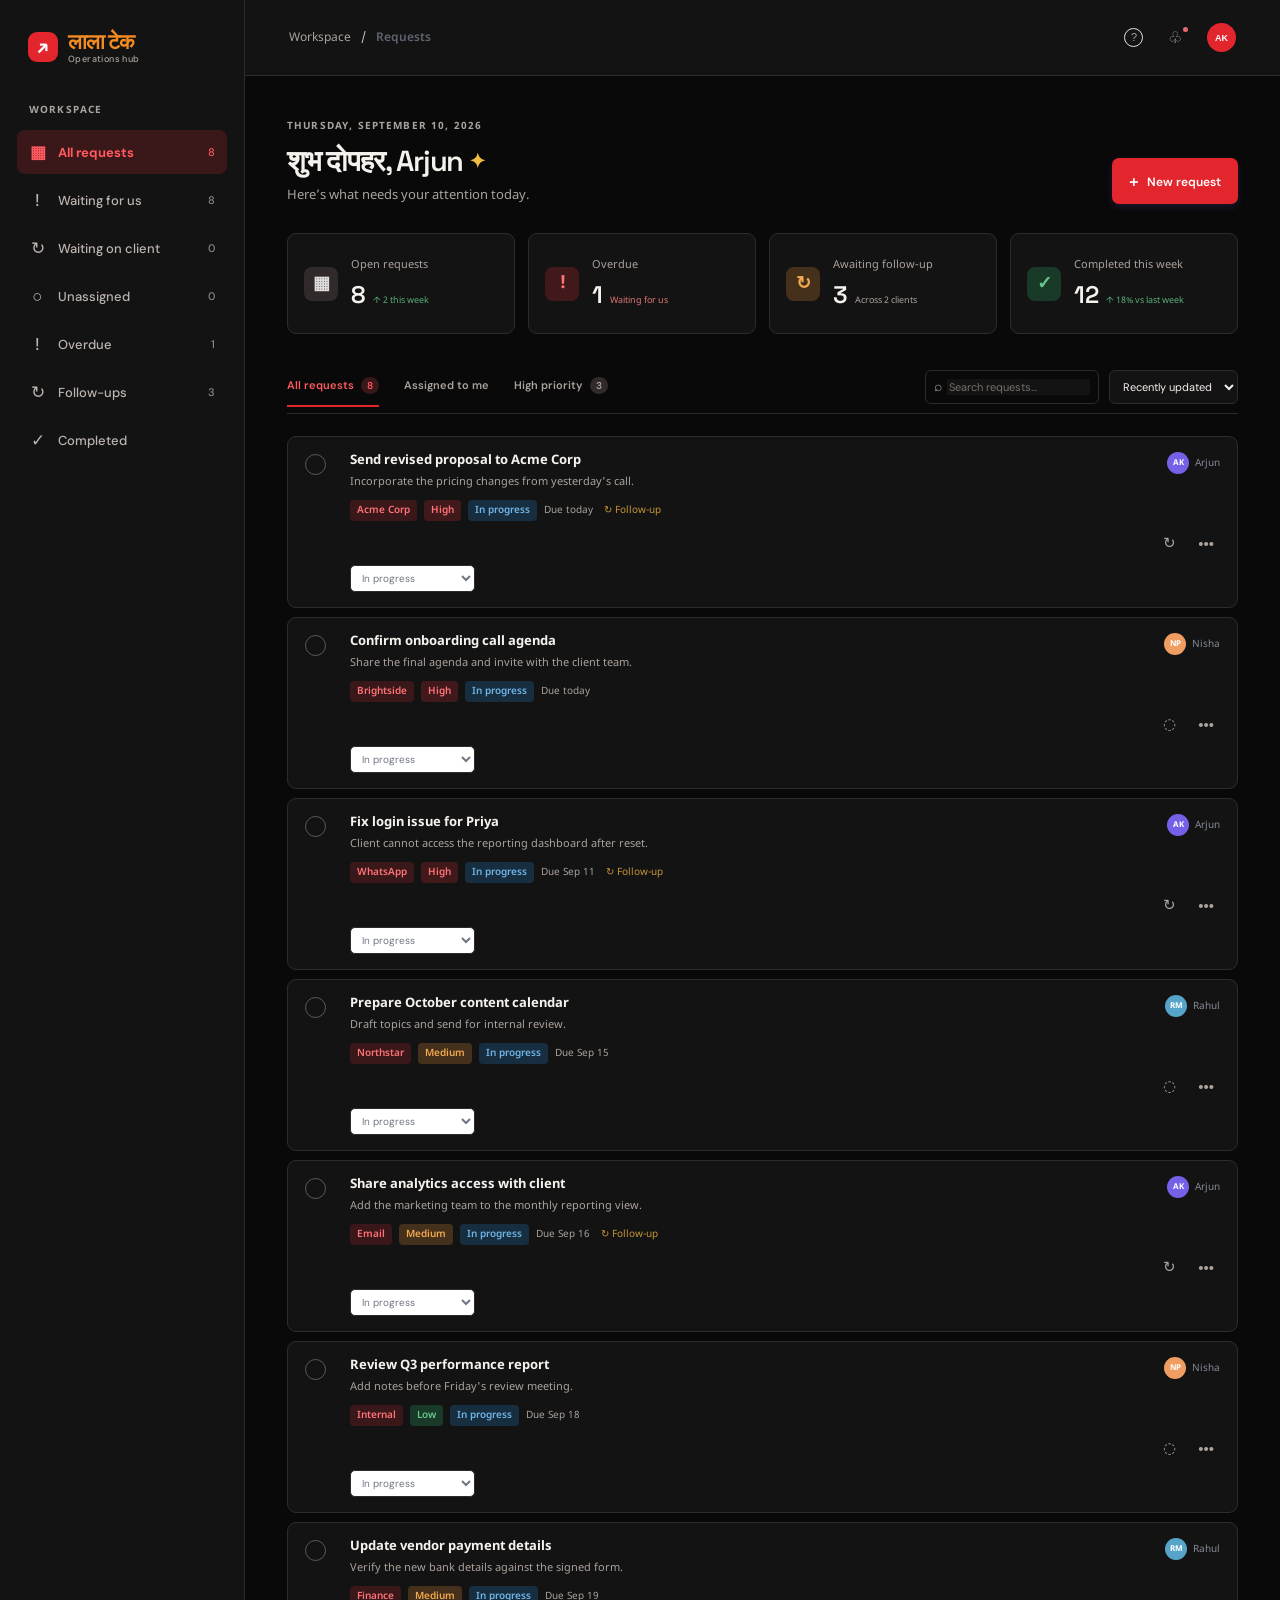
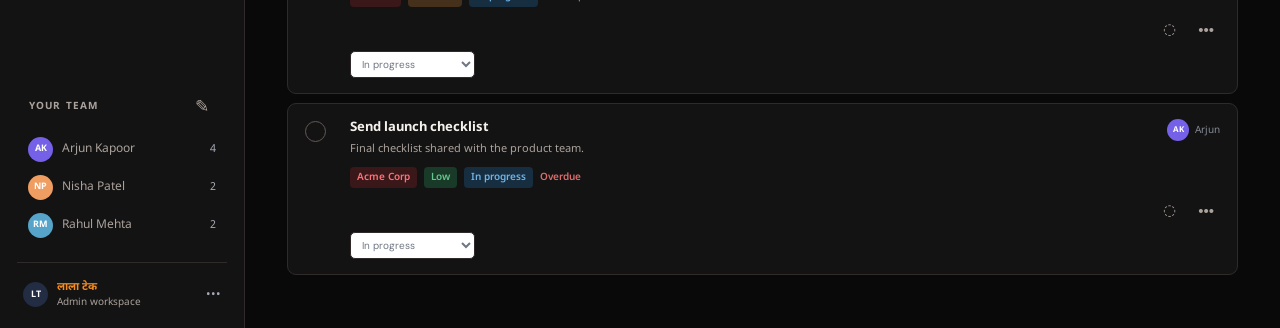
==== index.html @ 18634248 "Move website files to repository root Place the GitHub Pages entry point and its assets at the repos" ====
<!DOCTYPE html>
<html lang="en">
<head>
    <meta charset="UTF-8">
    <meta name="viewport" content="width=device-width, initial-scale=1.0">
    <title>लाला टेक | Operations hub</title>
    <link rel="preconnect" href="https://fonts.googleapis.com">
    <link rel="preconnect" href="https://fonts.gstatic.com" crossorigin>
    <link href="https://fonts.googleapis.com/css2?family=DM+Sans:wght@400;500;600;700&family=Noto+Sans+Devanagari:wght@400;500;600;700&family=Space+Grotesk:wght@500;600;700&display=swap" rel="stylesheet">
    <link rel="stylesheet" href="style.css">
</head>
<body>
    <div class="app-shell">
        <aside class="sidebar">
            <div class="brand">
                <div class="brand-mark">↗</div>
                <div><strong>लाला टेक</strong><span>Operations hub</span></div>
            </div>
            <div class="workspace-label">WORKSPACE</div>
            <nav class="main-nav" aria-label="Main navigation">
                <button class="nav-item active" data-view="inbox"><span>▦</span> All requests <b id="navCount">8</b></button>
                <button class="nav-item" data-view="waiting-us"><span>!</span> Waiting for us <b id="waitingUsCount">0</b></button>
                <button class="nav-item" data-view="waiting-client"><span>↻</span> Waiting on client <b id="waitingClientCount">0</b></button>
                <button class="nav-item" data-view="unassigned"><span>○</span> Unassigned <b id="unassignedCount">0</b></button>
                <button class="nav-item" data-view="overdue"><span>!</span> Overdue <b id="overdueCount">0</b></button>
                <button class="nav-item" data-view="followups"><span>↻</span> Follow-ups <b id="followupCount">3</b></button>
                <button class="nav-item" data-view="done"><span>✓</span> Completed</button>
            </nav>
            <div class="sidebar-bottom">
                <div class="team-title">YOUR TEAM <button class="icon-button" id="editTeamButton" title="Edit team names">✎</button></div>
                <div id="teamMembers"></div>
                <div class="profile"><i class="avatar dark">LT</i><span><strong class="brand-orange">लाला टेक</strong><small>Admin workspace</small></span><span class="more">•••</span></div>
            </div>
        </aside>

        <main class="main-content">
            <header class="topbar">
                <div class="breadcrumbs"><span>Workspace</span><b>/</b><strong>Requests</strong></div>
                <div class="top-actions">
                    <button class="help-button" title="Help">?</button>
                    <button class="notification-button" title="Notifications">♧<i></i></button>
                    <button class="user-avatar" id="userAvatar">AK</button>
                </div>
            </header>

            <section class="content">
                <div class="page-heading">
                    <div>
                        <p class="eyebrow">THURSDAY, SEPTEMBER 10, 2026</p>
                        <h1 id="pageTitle">शुभ दोपहर, Arjun <span>✦</span></h1>
                        <p class="subheading">Here’s what needs your attention today.</p>
                    </div>
                    <button class="primary-button" id="openFormButton"><span>+</span> New request</button>
                </div>

                <div class="stats-grid">
                    <article class="stat-card"><div class="stat-icon ink">▦</div><div><span>Open requests</span><strong id="openStat">8</strong><small class="positive">↑ 2 this week</small></div></article>
                    <article class="stat-card"><div class="stat-icon red">!</div><div><span>Overdue</span><strong id="dueStat">2</strong><small class="negative">Waiting for us</small></div></article>
                    <article class="stat-card"><div class="stat-icon yellow">↻</div><div><span>Awaiting follow-up</span><strong id="followStat">3</strong><small>Across 2 clients</small></div></article>
                    <article class="stat-card"><div class="stat-icon green">✓</div><div><span>Completed this week</span><strong id="completedStat">12</strong><small class="positive">↑ 18% vs last week</small></div></article>
                </div>

                <div class="toolbar">
                    <div class="view-tabs"><button class="tab active" data-filter="all">All requests <span id="allCount">8</span></button><button class="tab" data-filter="mine">Assigned to me</button><button class="tab" data-filter="high">High priority <span id="highCount">3</span></button></div>
                    <div class="toolbar-actions"><label class="search"><span>⌕</span><input id="searchInput" type="search" placeholder="Search requests..."></label><select id="sortSelect" aria-label="Sort requests"><option value="updated">Recently updated</option><option value="due">Due date</option><option value="priority">Priority</option></select></div>
                </div>

                <div class="request-list" id="requestList"></div>
                <div class="empty-state hidden" id="emptyState"><div>⌕</div><h3>No requests found</h3><p>Try a different filter or add a new request.</p></div>
            </section>
        </main>
    </div>

    <div class="modal-backdrop hidden" id="modalBackdrop">
        <form class="request-modal" id="requestForm">
            <button type="button" class="close-button" id="closeFormButton" aria-label="Close">×</button>
            <p class="eyebrow">ADD TO WORKSPACE</p><h2>Create a request</h2><p class="modal-subtitle">Capture it once, keep everyone aligned.</p>
            <label>Request title <input name="title" required placeholder="e.g. Send revised proposal to Acme"></label>
            <label>Details <textarea name="details" required placeholder="Add useful context, links, or next steps"></textarea></label>
            <div class="form-row"><label>Client / source <input name="client" required placeholder="Client or channel"></label><label>Due date <input name="due" type="date" required></label></div>
            <div class="form-row"><label>Assignee <select name="assignee"></select></label><label>Priority <select name="priority"><option value="high">High</option><option value="medium" selected>Medium</option><option value="low">Low</option></select></label></div>
            <label>Starting status <select name="status"><option value="needs_clarification" selected>Needs clarification</option><option value="ready_to_assign">Ready to assign</option><option value="in_progress">In progress</option><option value="waiting_client">Waiting on client</option></select></label>
            <button class="primary-button full" type="submit">Create request <span>→</span></button>
        </form>
    </div>
    <div class="modal-backdrop hidden" id="teamModalBackdrop">
        <form class="request-modal team-modal" id="teamForm">
            <button type="button" class="close-button" id="closeTeamButton" aria-label="Close">×</button>
            <p class="eyebrow">WORKSPACE SETTINGS</p><h2>Edit team names</h2><p class="modal-subtitle">These names will appear in the team list and assignee options.</p>
            <label>Team member 1 <input name="member1" required></label>
            <label>Team member 2 <input name="member2" required></label>
            <label>Team member 3 <input name="member3" required></label>
            <button class="primary-button full" type="submit">Save team names <span>✓</span></button>
        </form>
    </div>
    <script src="script.js"></script>
</body>
</html>
---- style.css ----
:root{--ink:#19202c;--muted:#89909e;--line:#e9ebef;--purple:#6d54e8;--soft-purple:#f0edff;--bg:#f8f9fb}
*{box-sizing:border-box}body{margin:0;color:var(--ink);background:var(--bg);font-family:"DM Sans",sans-serif;font-size:14px}.app-shell{display:flex;min-height:100vh}.sidebar{width:245px;background:#fff;border-right:1px solid var(--line);padding:28px 17px 19px;display:flex;flex-direction:column}.brand{display:flex;align-items:center;gap:10px;padding:0 11px 39px;font-family:"Space Grotesk"}.brand-mark{width:30px;height:30px;border-radius:9px;background:var(--purple);color:#fff;display:grid;place-items:center;font-size:19px;font-weight:bold}.brand strong{font-size:21px;letter-spacing:-1px;display:block}.brand span{display:block;font:500 9px "DM Sans";color:#999;letter-spacing:.4px;margin-top:-2px}.workspace-label,.team-title,.eyebrow{font-size:10px;font-weight:700;letter-spacing:1.15px;color:#a2a7b1}.workspace-label{padding:0 12px 13px}.main-nav{display:grid;gap:4px}.nav-item{border:0;background:transparent;text-align:left;border-radius:8px;padding:11px 12px;color:#78808e;font:500 13px "DM Sans";cursor:pointer;display:flex;align-items:center;gap:12px}.nav-item span{font-size:17px;width:17px;text-align:center}.nav-item b{margin-left:auto;font-size:11px;font-weight:500;color:#a6abb3}.nav-item.active{background:var(--soft-purple);color:var(--purple);font-weight:700}.nav-item.active b{color:var(--purple)}.sidebar-bottom{margin-top:auto}.team-title{display:flex;align-items:center;padding:0 12px 12px}.icon-button{border:0;background:transparent;color:#9da3ad;font-size:17px;margin-left:auto;cursor:pointer}.teammate{height:38px;display:flex;align-items:center;padding:3px 11px;gap:9px;color:#555d6a;font-size:12px}.teammate em{font-style:normal;margin-left:auto;color:#a2a7b1;font-size:11px}.avatar,.user-avatar{font-style:normal;width:25px;height:25px;border-radius:50%;display:inline-grid;place-items:center;color:#fff;font-size:9px;font-weight:bold}.purple{background:#7561e8}.orange{background:#ef9d61}.blue{background:#56a4c9}.dark{background:#222c42}.profile{border-top:1px solid var(--line);margin-top:18px;padding:17px 6px 0;display:flex;align-items:center;gap:9px}.profile strong,.profile small{display:block}.profile strong{font-size:11px}.profile small{font-size:10px;color:#a0a5af;margin-top:2px}.more{margin-left:auto;color:#a4a9b2;font-size:12px}.main-content{flex:1;min-width:0}.topbar{height:76px;background:#fff;border-bottom:1px solid var(--line);padding:0 44px;display:flex;align-items:center;justify-content:space-between}.breadcrumbs{color:#9da3af;font-size:12px}.breadcrumbs b{font-weight:400;margin:0 10px;color:#c8cbd0}.breadcrumbs strong{color:#5e6571;font-weight:600}.top-actions{display:flex;align-items:center;gap:19px}.help-button,.notification-button{border:0;background:transparent;color:#8a909a;font-size:16px;cursor:pointer}.help-button{border:1px solid #dfe2e7;border-radius:50%;width:19px;height:19px;line-height:15px;font-size:11px}.notification-button{position:relative}.notification-button i{position:absolute;width:5px;height:5px;border-radius:50%;background:#e66a6a;top:0;right:0}.user-avatar{border:0;background:#7561e8;width:29px;height:29px;cursor:pointer}.content{max-width:1160px;margin:0 auto;padding:44px 42px}.page-heading{display:flex;justify-content:space-between;align-items:flex-end;margin-bottom:29px}.eyebrow{margin:0 0 9px}.page-heading h1{font:600 29px "Space Grotesk";letter-spacing:-1.2px;margin:0}.page-heading h1 span{color:#f0bd43;font-size:20px;vertical-align:3px}.subheading{color:#9298a3;margin:8px 0 0;font-size:13px}.primary-button{border:0;border-radius:7px;background:var(--purple);color:#fff;padding:12px 17px;font:600 12px "DM Sans";box-shadow:0 3px 8px #6d54e82b;cursor:pointer}.primary-button:hover{background:#5941d2}.primary-button span{font-size:17px;vertical-align:-1px;margin-right:5px}.stats-grid{display:grid;grid-template-columns:repeat(4,1fr);gap:13px;margin-bottom:36px}.stat-card{background:#fff;border:1px solid var(--line);border-radius:9px;padding:17px 16px;display:flex;align-items:center;gap:13px;min-height:101px}.stat-icon{width:34px;height:34px;border-radius:8px;display:grid;place-items:center;font-size:18px;font-weight:bold}.stat-icon.ink{background:#edf0f5;color:#5b6471}.stat-icon.red{background:#fff0f0;color:#e27676}.stat-icon.yellow{background:#fff8e8;color:#e4ae40}.stat-icon.green{background:#ecf9f1;color:#55ae7b}.stat-card span{display:block;color:#9298a3;font-size:11px;margin-bottom:7px}.stat-card strong{font:600 24px "Space Grotesk";display:inline-block;margin-right:7px}.stat-card small{font-size:9px;color:#a2a6ae}.stat-card small.positive{color:#55ae7b}.stat-card small.negative{color:#dc7777}.toolbar{display:flex;align-items:center;justify-content:space-between;border-bottom:1px solid var(--line);padding-bottom:0}.view-tabs{display:flex;gap:25px}.tab{position:relative;border:0;background:transparent;padding:0 0 14px;color:#969ca7;font:600 11px "DM Sans";cursor:pointer}.tab span{font-size:10px;background:#eceef2;border-radius:10px;padding:2px 6px;margin-left:4px}.tab.active{color:var(--purple)}.tab.active:after{content:"";height:2px;background:var(--purple);position:absolute;bottom:-1px;left:0;right:0}.tab.active span{background:var(--soft-purple);color:var(--purple)}.toolbar-actions{display:flex;gap:10px;margin-bottom:9px}.search{width:174px;border:1px solid var(--line);border-radius:6px;display:flex;align-items:center;padding:0 8px;gap:5px;color:#a6abb3}.search input{border:0;outline:0;width:100%;font:11px "DM Sans"}.toolbar select{border:1px solid var(--line);border-radius:6px;background:#fff;color:#707783;padding:8px 9px;font:11px "DM Sans"}.request-list{padding-top:13px}.request-card{background:#fff;border:1px solid var(--line);border-radius:9px;margin:9px 0;padding:15px 17px;display:grid;grid-template-columns:33px 1fr auto;gap:12px;align-items:start;transition:.15s}.request-card:hover{border-color:#d2ccfa;box-shadow:0 5px 15px #6d54e80c}.request-check{width:21px;height:21px;border-radius:50%;border:1px solid #c9ced6;background:white;color:white;cursor:pointer;margin-top:2px}.request-check:hover{border-color:var(--purple)}.request-card.is-done .request-check{background:#60b988;border-color:#60b988}.request-card.is-done .request-title{text-decoration:line-through;color:#9298a3}.request-main{min-width:0}.request-title{font-size:13px;font-weight:700;margin:0 0 6px}.request-details{font-size:11px;color:#858c98;margin:0 0 11px;white-space:nowrap;overflow:hidden;text-overflow:ellipsis}.meta{display:flex;align-items:center;gap:7px;flex-wrap:wrap}.tag{font-size:10px;padding:4px 7px;border-radius:4px;font-weight:600}.tag.client{background:#f1efff;color:#705be1}.tag.high{background:#fff0f0;color:#dc7777}.tag.medium{background:#fff8e9;color:#c28f31}.tag.low{background:#eff8f2;color:#58a479}.meta-date{font-size:10px;color:#969ca6}.meta-date.overdue{color:#db6c6c;font-weight:600}.assignee{display:flex;align-items:center;gap:6px;color:#848a95;font-size:10px;justify-content:flex-end}.assignee .avatar{width:22px;height:22px;font-size:8px}.card-menu{grid-column:3;display:flex;justify-content:flex-end;gap:10px;align-items:center}.card-menu button{border:0;background:transparent;color:#a9aeb6;cursor:pointer;font-size:15px}.followup-label{color:#c59435;font-size:10px;margin-left:4px}.empty-state{text-align:center;padding:65px 20px;color:#8e95a1}.empty-state div{font-size:32px}.empty-state h3{color:#4e5561;margin:8px 0}.empty-state p{margin:0}.hidden{display:none!important}.modal-backdrop{position:fixed;inset:0;background:#1b203055;display:grid;place-items:center;padding:20px;z-index:5}.request-modal{position:relative;background:#fff;width:min(530px,100%);border-radius:12px;padding:30px;box-shadow:0 20px 60px #20283c35}.close-button{position:absolute;right:20px;top:17px;border:0;background:transparent;color:#a1a6af;font-size:23px;cursor:pointer}.request-modal h2{font:600 24px "Space Grotesk";margin:0 0 5px}.modal-subtitle{color:#9298a3;font-size:12px;margin:0 0 24px}.request-modal label{display:block;color:#5b6370;font-size:11px;font-weight:600;margin-bottom:15px}.request-modal input,.request-modal textarea,.request-modal select{display:block;width:100%;border:1px solid #dfe2e7;border-radius:6px;padding:10px;margin-top:7px;font:12px "DM Sans";color:#4d5561;background:#fff;outline-color:var(--purple)}.request-modal textarea{height:72px;resize:vertical}.form-row{display:grid;grid-template-columns:1fr 1fr;gap:13px}.full{width:100%;margin-top:7px}.full span{float:right;margin:0;font-size:15px}
.status-pill{font-size:10px;padding:4px 7px;border-radius:4px;font-weight:600;background:#f1efff;color:#705be1}.status-needs_clarification{background:#fff4e7;color:#c48734}.status-ready_to_assign{background:#f1efff;color:#705be1}.status-in_progress{background:#edf5ff;color:#4f83b8}.status-waiting_client{background:#fff8e8;color:#bd8d32}.status-done{background:#ecf9f1;color:#58a479}.unassigned-label{font-size:10px;color:#c47d50;font-weight:600}.status-select{grid-column:2;justify-self:start;border:1px solid var(--line);border-radius:5px;background:#fff;color:#707783;padding:5px 7px;font:10px "DM Sans";cursor:pointer}
@media(max-width:850px){.sidebar{width:205px}.content{padding:35px 22px}.topbar{padding:0 22px}.stats-grid{grid-template-columns:repeat(2,1fr)}}@media(max-width:620px){.sidebar{display:none}.content{padding:28px 16px}.page-heading{align-items:flex-start;gap:18px;flex-direction:column}.page-heading h1{font-size:25px}.toolbar{align-items:flex-start;gap:13px;flex-direction:column}.toolbar-actions{width:100%}.search{flex:1}.stats-grid{gap:8px}.stat-card{padding:13px 10px}.stat-card strong{font-size:20px}.request-card{grid-template-columns:28px 1fr}.card-menu{grid-column:2;justify-content:flex-start;margin-top:-7px}.assignee{grid-column:2;grid-row:1;justify-content:flex-end}.status-select{grid-column:2}.form-row{grid-template-columns:1fr}}

/* Lala Tech visual theme */
:root{--ink:#f5f1ed;--muted:#aaa29c;--line:#302b2a;--purple:#e3262e;--soft-purple:#3a1719;--bg:#090909}
body{background:#090909;color:#f5f1ed;font-family:"Noto Sans Devanagari","DM Sans",sans-serif}
.sidebar,.topbar,.stat-card,.request-card,.request-modal,.toolbar select,.search input,.request-modal input,.request-modal textarea,.request-modal select{background:#141313;color:#f5f1ed}
.sidebar,.topbar,.stat-card,.request-card,.search,.toolbar select,.request-modal input,.request-modal textarea,.request-modal select{border-color:#302b2a}
.brand strong,.brand-orange{color:#f28b22}.brand span,.workspace-label,.team-title,.eyebrow,.breadcrumbs,.subheading,.stat-card span,.stat-card small,.meta-date,.request-details,.teammate,.profile small{color:#aaa29c}.brand-mark,.primary-button,.user-avatar{background:#e3262e}.primary-button:hover{background:#b91c24}.nav-item{color:#bcb4af}.nav-item.active{background:#3a1719;color:#ff5a5f}.nav-item.active b{color:#ff5a5f}.nav-item b{color:#8f8782}.tab{color:#aaa29c}.tab.active{color:#ff5a5f}.tab.active:after{background:#e3262e}.tab span{background:#302b2a}.tab.active span{background:#3a1719;color:#ff5a5f}.stat-icon.ink{background:#302b2a;color:#ddd}.stat-icon.red{background:#41191b;color:#ff7378}.stat-icon.yellow{background:#44301b;color:#f2a84f}.stat-icon.green{background:#193a28;color:#65c68b}.tag.client,.status-ready_to_assign,.status-needs_clarification{background:#3a1719;color:#ff7378}.tag.high{background:#41191b;color:#ff7378}.tag.medium{background:#44301b;color:#f2a84f}.tag.low,.status-done{background:#193a28;color:#65c68b}.status-in_progress{background:#172d40;color:#70b4e5}.status-waiting_client{background:#44301b;color:#f2a84f}.request-card:hover{border-color:#a51f25;box-shadow:0 5px 15px #e3262e18}.request-check{background:#141313;border-color:#625957}.request-card.is-done .request-check{background:#3d9d68;border-color:#3d9d68}.close-button,.help-button,.notification-button,.icon-button,.card-menu button{color:#aaa29c}.empty-state h3{color:#f5f1ed}.modal-backdrop{background:#000b}.request-modal{box-shadow:0 20px 60px #000}.profile{border-color:#302b2a}.request-modal label{color:#d3cbc5}.search input::placeholder,.request-modal input::placeholder,.request-modal textarea::placeholder{color:#77706c}
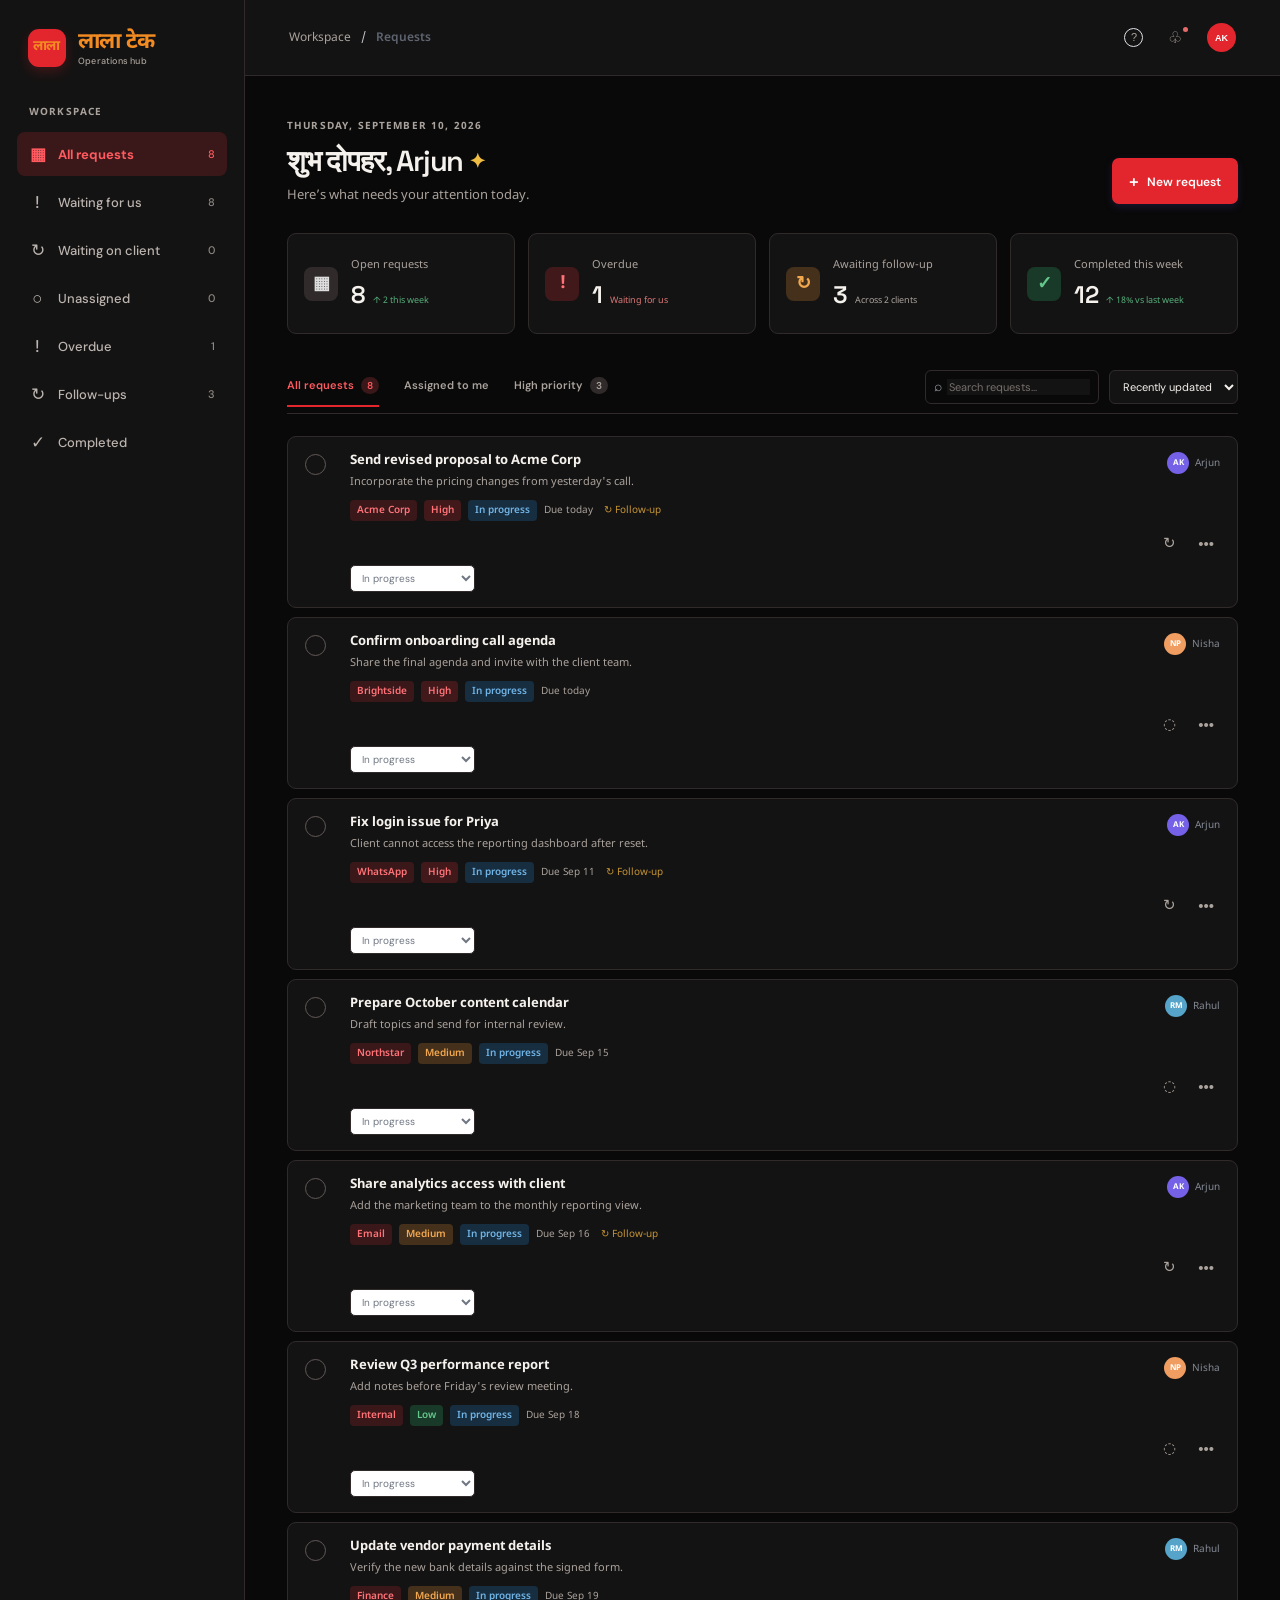
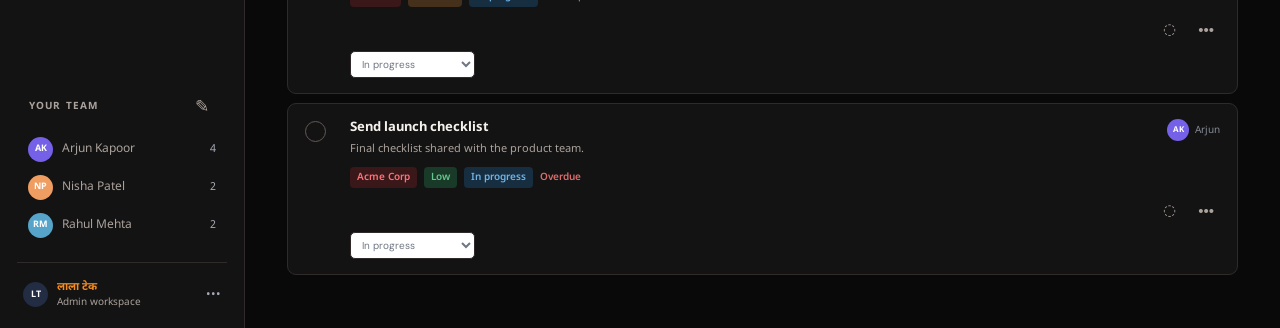
==== commit 5697a997: "Refine Lala Tech logo branding Replace the default mark with a pure red logo featuring the full Hind" ====
--- a/index.html
+++ b/index.html
@@ -13,7 +13,10 @@
     <div class="app-shell">
         <aside class="sidebar">
             <div class="brand">
-                <div class="brand-mark">↗</div>
+                <div class="brand-mark" aria-label="Lala Tech logo">
+                    <span class="logo-l">लाला</span>
+                    <i class="logo-spark"></i>
+                </div>
                 <div><strong>लाला टेक</strong><span>Operations hub</span></div>
             </div>
             <div class="workspace-label">WORKSPACE</div>
--- a/style.css
+++ b/style.css
@@ -9,3 +9,16 @@
 .sidebar,.topbar,.stat-card,.request-card,.request-modal,.toolbar select,.search input,.request-modal input,.request-modal textarea,.request-modal select{background:#141313;color:#f5f1ed}
 .sidebar,.topbar,.stat-card,.request-card,.search,.toolbar select,.request-modal input,.request-modal textarea,.request-modal select{border-color:#302b2a}
 .brand strong,.brand-orange{color:#f28b22}.brand span,.workspace-label,.team-title,.eyebrow,.breadcrumbs,.subheading,.stat-card span,.stat-card small,.meta-date,.request-details,.teammate,.profile small{color:#aaa29c}.brand-mark,.primary-button,.user-avatar{background:#e3262e}.primary-button:hover{background:#b91c24}.nav-item{color:#bcb4af}.nav-item.active{background:#3a1719;color:#ff5a5f}.nav-item.active b{color:#ff5a5f}.nav-item b{color:#8f8782}.tab{color:#aaa29c}.tab.active{color:#ff5a5f}.tab.active:after{background:#e3262e}.tab span{background:#302b2a}.tab.active span{background:#3a1719;color:#ff5a5f}.stat-icon.ink{background:#302b2a;color:#ddd}.stat-icon.red{background:#41191b;color:#ff7378}.stat-icon.yellow{background:#44301b;color:#f2a84f}.stat-icon.green{background:#193a28;color:#65c68b}.tag.client,.status-ready_to_assign,.status-needs_clarification{background:#3a1719;color:#ff7378}.tag.high{background:#41191b;color:#ff7378}.tag.medium{background:#44301b;color:#f2a84f}.tag.low,.status-done{background:#193a28;color:#65c68b}.status-in_progress{background:#172d40;color:#70b4e5}.status-waiting_client{background:#44301b;color:#f2a84f}.request-card:hover{border-color:#a51f25;box-shadow:0 5px 15px #e3262e18}.request-check{background:#141313;border-color:#625957}.request-card.is-done .request-check{background:#3d9d68;border-color:#3d9d68}.close-button,.help-button,.notification-button,.icon-button,.card-menu button{color:#aaa29c}.empty-state h3{color:#f5f1ed}.modal-backdrop{background:#000b}.request-modal{box-shadow:0 20px 60px #000}.profile{border-color:#302b2a}.request-modal label{color:#d3cbc5}.search input::placeholder,.request-modal input::placeholder,.request-modal textarea::placeholder{color:#77706c}
+
+/* Refined Lala Tech monogram */
+.brand{gap:12px}
+.brand-mark{position:relative;width:38px;height:38px;flex:0 0 38px;border-radius:11px;background:#e3262e;box-shadow:0 5px 12px #e3262e35;display:block;overflow:hidden}
+.brand-mark:before,.brand-mark:after{display:none}
+.logo-l,.logo-t{position:absolute;color:#f28b22;font:700 16px "Space Grotesk",sans-serif;line-height:1;transform:none}
+.logo-l{left:9px;top:13px}
+.logo-t{left:19px;top:13px;color:#f28b22}
+.logo-spark{display:none}
+.brand strong{color:#f28b22;font-family:"Noto Sans Devanagari","DM Sans",sans-serif;font-weight:700;letter-spacing:0}
+.brand-mark .logo-l{left:5px;top:10px;color:#f28b22;font:700 14px "Noto Sans Devanagari",sans-serif;letter-spacing:-1.5px}
+.brand strong{font-size:22px;letter-spacing:-.7px}
+.brand span{letter-spacing:.2px}
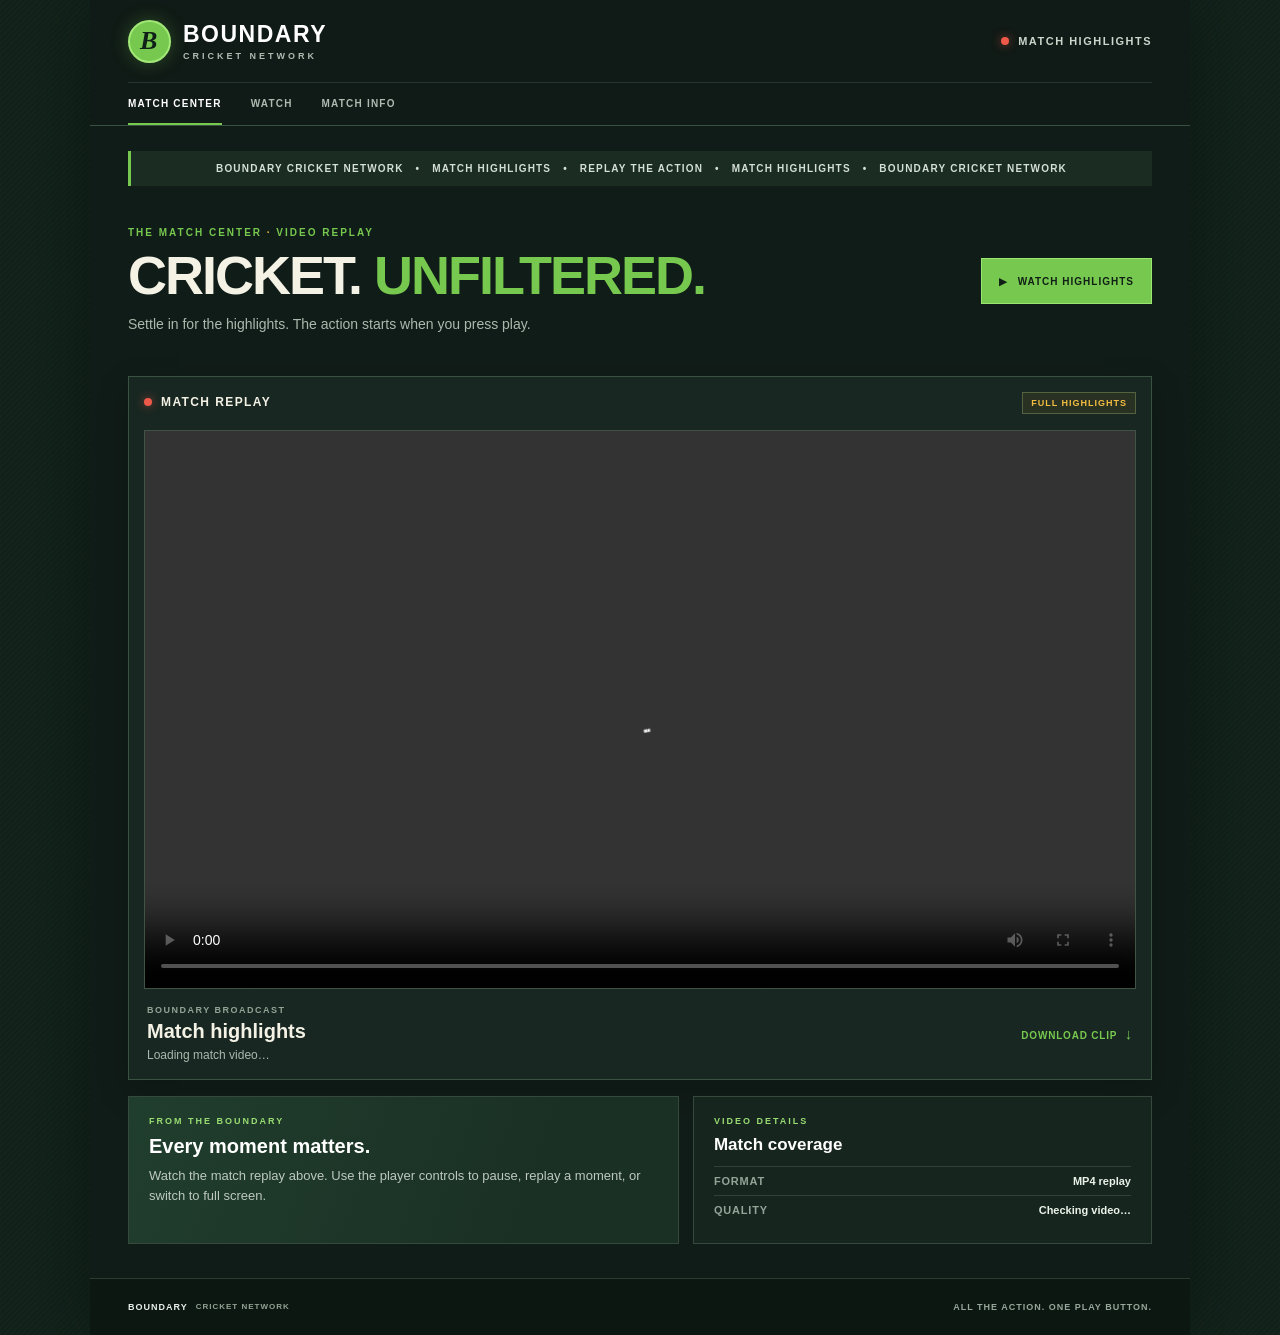
==== commit 83da2d46: "Create cricket match video website Replace the old request dashboard with a responsive cricket match" ====
--- a/index.html
+++ b/index.html
@@ -3,98 +3,82 @@
 <head>
     <meta charset="UTF-8">
     <meta name="viewport" content="width=device-width, initial-scale=1.0">
-    <title>लाला टेक | Operations hub</title>
-    <link rel="preconnect" href="https://fonts.googleapis.com">
-    <link rel="preconnect" href="https://fonts.gstatic.com" crossorigin>
-    <link href="https://fonts.googleapis.com/css2?family=DM+Sans:wght@400;500;600;700&family=Noto+Sans+Devanagari:wght@400;500;600;700&family=Space+Grotesk:wght@500;600;700&display=swap" rel="stylesheet">
+    <meta name="theme-color" content="#10251f">
+    <meta name="description" content="Cricket match highlights and replay.">
+    <title>Boundary — Cricket Match Center</title>
     <link rel="stylesheet" href="style.css">
 </head>
 <body>
-    <div class="app-shell">
-        <aside class="sidebar">
-            <div class="brand">
-                <div class="brand-mark" aria-label="Lala Tech logo">
-                    <span class="logo-l">लाला</span>
-                    <i class="logo-spark"></i>
+    <div class="page-shell">
+        <header class="site-header">
+            <div class="header-top">
+                <a class="site-logo" href="#top" aria-label="Boundary cricket home">
+                    <span class="logo-icon" aria-hidden="true">B</span>
+                    <span>BOUNDARY<span class="logo-subtitle">CRICKET NETWORK</span></span>
+                </a>
+                <span class="broadcast-label"><i aria-hidden="true"></i> MATCH HIGHLIGHTS</span>
+            </div>
+            <nav class="site-nav" aria-label="Main navigation">
+                <a href="#top" aria-current="page">MATCH CENTER</a>
+                <a href="#watch">WATCH</a>
+                <a href="#match-info">MATCH INFO</a>
+            </nav>
+        </header>
+
+        <main id="top">
+            <div class="ticker" aria-label="Match coverage">
+                <span>BOUNDARY CRICKET NETWORK &nbsp; • &nbsp; MATCH HIGHLIGHTS &nbsp; • &nbsp; REPLAY THE ACTION &nbsp; • &nbsp; MATCH HIGHLIGHTS &nbsp; • &nbsp; BOUNDARY CRICKET NETWORK</span>
+            </div>
+
+            <section class="intro" aria-labelledby="page-title">
+                <div class="intro-copy">
+                    <p class="eyebrow">THE MATCH CENTER <span>·</span> VIDEO REPLAY</p>
+                    <h1 id="page-title">Cricket. <span>Unfiltered.</span></h1>
+                    <p>Settle in for the highlights. The action starts when you press play.</p>
                 </div>
-                <div><strong>लाला टेक</strong><span>Operations hub</span></div>
+                <a class="watch-button" href="#watch"><span aria-hidden="true">▶</span> WATCH HIGHLIGHTS</a>
+            </section>
+
+            <section class="video-section" id="watch" aria-labelledby="video-heading">
+                <div class="section-heading">
+                    <h2 id="video-heading"><span class="live-dot" aria-hidden="true"></span> MATCH REPLAY</h2>
+                    <span class="format-badge">FULL HIGHLIGHTS</span>
+                </div>
+                <div class="video-frame">
+                    <video id="hostedVideo" controls preload="metadata" playsinline>
+                        <source src="video.mp4" type="video/mp4">
+                        Sorry, your browser doesn't support HTML video.
+                    </video>
+                </div>
+                <div class="video-caption">
+                    <div>
+                        <p class="caption-kicker">BOUNDARY BROADCAST</p>
+                        <h3>Match highlights</h3>
+                        <p id="videoStatus" role="status">Loading match video…</p>
+                    </div>
+                    <a class="download-link" href="video.mp4" download>DOWNLOAD CLIP <span aria-hidden="true">↓</span></a>
+                </div>
+            </section>
+
+            <div class="lower-grid" id="match-info">
+                <section class="info-card coverage-card">
+                    <p class="card-kicker">FROM THE BOUNDARY</p>
+                    <h2>Every moment matters.</h2>
+                    <p>Watch the match replay above. Use the player controls to pause, replay a moment, or switch to full screen.</p>
+                </section>
+                <aside class="info-card match-card">
+                    <p class="card-kicker">VIDEO DETAILS</p>
+                    <h2>Match coverage</h2>
+                    <div class="match-detail"><span>FORMAT</span><strong>MP4 replay</strong></div>
+                    <div class="match-detail"><span>QUALITY</span><strong id="videoQuality">Checking video…</strong></div>
+                </aside>
             </div>
-            <div class="workspace-label">WORKSPACE</div>
-            <nav class="main-nav" aria-label="Main navigation">
-                <button class="nav-item active" data-view="inbox"><span>▦</span> All requests <b id="navCount">8</b></button>
-                <button class="nav-item" data-view="waiting-us"><span>!</span> Waiting for us <b id="waitingUsCount">0</b></button>
-                <button class="nav-item" data-view="waiting-client"><span>↻</span> Waiting on client <b id="waitingClientCount">0</b></button>
-                <button class="nav-item" data-view="unassigned"><span>○</span> Unassigned <b id="unassignedCount">0</b></button>
-                <button class="nav-item" data-view="overdue"><span>!</span> Overdue <b id="overdueCount">0</b></button>
-                <button class="nav-item" data-view="followups"><span>↻</span> Follow-ups <b id="followupCount">3</b></button>
-                <button class="nav-item" data-view="done"><span>✓</span> Completed</button>
-            </nav>
-            <div class="sidebar-bottom">
-                <div class="team-title">YOUR TEAM <button class="icon-button" id="editTeamButton" title="Edit team names">✎</button></div>
-                <div id="teamMembers"></div>
-                <div class="profile"><i class="avatar dark">LT</i><span><strong class="brand-orange">लाला टेक</strong><small>Admin workspace</small></span><span class="more">•••</span></div>
-            </div>
-        </aside>
+        </main>
 
-        <main class="main-content">
-            <header class="topbar">
-                <div class="breadcrumbs"><span>Workspace</span><b>/</b><strong>Requests</strong></div>
-                <div class="top-actions">
-                    <button class="help-button" title="Help">?</button>
-                    <button class="notification-button" title="Notifications">♧<i></i></button>
-                    <button class="user-avatar" id="userAvatar">AK</button>
-                </div>
-            </header>
-
-            <section class="content">
-                <div class="page-heading">
-                    <div>
-                        <p class="eyebrow">THURSDAY, SEPTEMBER 10, 2026</p>
-                        <h1 id="pageTitle">शुभ दोपहर, Arjun <span>✦</span></h1>
-                        <p class="subheading">Here’s what needs your attention today.</p>
-                    </div>
-                    <button class="primary-button" id="openFormButton"><span>+</span> New request</button>
-                </div>
-
-                <div class="stats-grid">
-                    <article class="stat-card"><div class="stat-icon ink">▦</div><div><span>Open requests</span><strong id="openStat">8</strong><small class="positive">↑ 2 this week</small></div></article>
-                    <article class="stat-card"><div class="stat-icon red">!</div><div><span>Overdue</span><strong id="dueStat">2</strong><small class="negative">Waiting for us</small></div></article>
-                    <article class="stat-card"><div class="stat-icon yellow">↻</div><div><span>Awaiting follow-up</span><strong id="followStat">3</strong><small>Across 2 clients</small></div></article>
-                    <article class="stat-card"><div class="stat-icon green">✓</div><div><span>Completed this week</span><strong id="completedStat">12</strong><small class="positive">↑ 18% vs last week</small></div></article>
-                </div>
-
-                <div class="toolbar">
-                    <div class="view-tabs"><button class="tab active" data-filter="all">All requests <span id="allCount">8</span></button><button class="tab" data-filter="mine">Assigned to me</button><button class="tab" data-filter="high">High priority <span id="highCount">3</span></button></div>
-                    <div class="toolbar-actions"><label class="search"><span>⌕</span><input id="searchInput" type="search" placeholder="Search requests..."></label><select id="sortSelect" aria-label="Sort requests"><option value="updated">Recently updated</option><option value="due">Due date</option><option value="priority">Priority</option></select></div>
-                </div>
-
-                <div class="request-list" id="requestList"></div>
-                <div class="empty-state hidden" id="emptyState"><div>⌕</div><h3>No requests found</h3><p>Try a different filter or add a new request.</p></div>
-            </section>
-        </main>
-    </div>
-
-    <div class="modal-backdrop hidden" id="modalBackdrop">
-        <form class="request-modal" id="requestForm">
-            <button type="button" class="close-button" id="closeFormButton" aria-label="Close">×</button>
-            <p class="eyebrow">ADD TO WORKSPACE</p><h2>Create a request</h2><p class="modal-subtitle">Capture it once, keep everyone aligned.</p>
-            <label>Request title <input name="title" required placeholder="e.g. Send revised proposal to Acme"></label>
-            <label>Details <textarea name="details" required placeholder="Add useful context, links, or next steps"></textarea></label>
-            <div class="form-row"><label>Client / source <input name="client" required placeholder="Client or channel"></label><label>Due date <input name="due" type="date" required></label></div>
-            <div class="form-row"><label>Assignee <select name="assignee"></select></label><label>Priority <select name="priority"><option value="high">High</option><option value="medium" selected>Medium</option><option value="low">Low</option></select></label></div>
-            <label>Starting status <select name="status"><option value="needs_clarification" selected>Needs clarification</option><option value="ready_to_assign">Ready to assign</option><option value="in_progress">In progress</option><option value="waiting_client">Waiting on client</option></select></label>
-            <button class="primary-button full" type="submit">Create request <span>→</span></button>
-        </form>
-    </div>
-    <div class="modal-backdrop hidden" id="teamModalBackdrop">
-        <form class="request-modal team-modal" id="teamForm">
-            <button type="button" class="close-button" id="closeTeamButton" aria-label="Close">×</button>
-            <p class="eyebrow">WORKSPACE SETTINGS</p><h2>Edit team names</h2><p class="modal-subtitle">These names will appear in the team list and assignee options.</p>
-            <label>Team member 1 <input name="member1" required></label>
-            <label>Team member 2 <input name="member2" required></label>
-            <label>Team member 3 <input name="member3" required></label>
-            <button class="primary-button full" type="submit">Save team names <span>✓</span></button>
-        </form>
+        <footer class="site-footer">
+            <a class="footer-brand" href="#top">BOUNDARY <span>CRICKET NETWORK</span></a>
+            <span>ALL THE ACTION. ONE PLAY BUTTON.</span>
+        </footer>
     </div>
     <script src="script.js"></script>
 </body>
--- a/style.css
+++ b/style.css
@@ -1,24 +1,529 @@
-:root{--ink:#19202c;--muted:#89909e;--line:#e9ebef;--purple:#6d54e8;--soft-purple:#f0edff;--bg:#f8f9fb}
-*{box-sizing:border-box}body{margin:0;color:var(--ink);background:var(--bg);font-family:"DM Sans",sans-serif;font-size:14px}.app-shell{display:flex;min-height:100vh}.sidebar{width:245px;background:#fff;border-right:1px solid var(--line);padding:28px 17px 19px;display:flex;flex-direction:column}.brand{display:flex;align-items:center;gap:10px;padding:0 11px 39px;font-family:"Space Grotesk"}.brand-mark{width:30px;height:30px;border-radius:9px;background:var(--purple);color:#fff;display:grid;place-items:center;font-size:19px;font-weight:bold}.brand strong{font-size:21px;letter-spacing:-1px;display:block}.brand span{display:block;font:500 9px "DM Sans";color:#999;letter-spacing:.4px;margin-top:-2px}.workspace-label,.team-title,.eyebrow{font-size:10px;font-weight:700;letter-spacing:1.15px;color:#a2a7b1}.workspace-label{padding:0 12px 13px}.main-nav{display:grid;gap:4px}.nav-item{border:0;background:transparent;text-align:left;border-radius:8px;padding:11px 12px;color:#78808e;font:500 13px "DM Sans";cursor:pointer;display:flex;align-items:center;gap:12px}.nav-item span{font-size:17px;width:17px;text-align:center}.nav-item b{margin-left:auto;font-size:11px;font-weight:500;color:#a6abb3}.nav-item.active{background:var(--soft-purple);color:var(--purple);font-weight:700}.nav-item.active b{color:var(--purple)}.sidebar-bottom{margin-top:auto}.team-title{display:flex;align-items:center;padding:0 12px 12px}.icon-button{border:0;background:transparent;color:#9da3ad;font-size:17px;margin-left:auto;cursor:pointer}.teammate{height:38px;display:flex;align-items:center;padding:3px 11px;gap:9px;color:#555d6a;font-size:12px}.teammate em{font-style:normal;margin-left:auto;color:#a2a7b1;font-size:11px}.avatar,.user-avatar{font-style:normal;width:25px;height:25px;border-radius:50%;display:inline-grid;place-items:center;color:#fff;font-size:9px;font-weight:bold}.purple{background:#7561e8}.orange{background:#ef9d61}.blue{background:#56a4c9}.dark{background:#222c42}.profile{border-top:1px solid var(--line);margin-top:18px;padding:17px 6px 0;display:flex;align-items:center;gap:9px}.profile strong,.profile small{display:block}.profile strong{font-size:11px}.profile small{font-size:10px;color:#a0a5af;margin-top:2px}.more{margin-left:auto;color:#a4a9b2;font-size:12px}.main-content{flex:1;min-width:0}.topbar{height:76px;background:#fff;border-bottom:1px solid var(--line);padding:0 44px;display:flex;align-items:center;justify-content:space-between}.breadcrumbs{color:#9da3af;font-size:12px}.breadcrumbs b{font-weight:400;margin:0 10px;color:#c8cbd0}.breadcrumbs strong{color:#5e6571;font-weight:600}.top-actions{display:flex;align-items:center;gap:19px}.help-button,.notification-button{border:0;background:transparent;color:#8a909a;font-size:16px;cursor:pointer}.help-button{border:1px solid #dfe2e7;border-radius:50%;width:19px;height:19px;line-height:15px;font-size:11px}.notification-button{position:relative}.notification-button i{position:absolute;width:5px;height:5px;border-radius:50%;background:#e66a6a;top:0;right:0}.user-avatar{border:0;background:#7561e8;width:29px;height:29px;cursor:pointer}.content{max-width:1160px;margin:0 auto;padding:44px 42px}.page-heading{display:flex;justify-content:space-between;align-items:flex-end;margin-bottom:29px}.eyebrow{margin:0 0 9px}.page-heading h1{font:600 29px "Space Grotesk";letter-spacing:-1.2px;margin:0}.page-heading h1 span{color:#f0bd43;font-size:20px;vertical-align:3px}.subheading{color:#9298a3;margin:8px 0 0;font-size:13px}.primary-button{border:0;border-radius:7px;background:var(--purple);color:#fff;padding:12px 17px;font:600 12px "DM Sans";box-shadow:0 3px 8px #6d54e82b;cursor:pointer}.primary-button:hover{background:#5941d2}.primary-button span{font-size:17px;vertical-align:-1px;margin-right:5px}.stats-grid{display:grid;grid-template-columns:repeat(4,1fr);gap:13px;margin-bottom:36px}.stat-card{background:#fff;border:1px solid var(--line);border-radius:9px;padding:17px 16px;display:flex;align-items:center;gap:13px;min-height:101px}.stat-icon{width:34px;height:34px;border-radius:8px;display:grid;place-items:center;font-size:18px;font-weight:bold}.stat-icon.ink{background:#edf0f5;color:#5b6471}.stat-icon.red{background:#fff0f0;color:#e27676}.stat-icon.yellow{background:#fff8e8;color:#e4ae40}.stat-icon.green{background:#ecf9f1;color:#55ae7b}.stat-card span{display:block;color:#9298a3;font-size:11px;margin-bottom:7px}.stat-card strong{font:600 24px "Space Grotesk";display:inline-block;margin-right:7px}.stat-card small{font-size:9px;color:#a2a6ae}.stat-card small.positive{color:#55ae7b}.stat-card small.negative{color:#dc7777}.toolbar{display:flex;align-items:center;justify-content:space-between;border-bottom:1px solid var(--line);padding-bottom:0}.view-tabs{display:flex;gap:25px}.tab{position:relative;border:0;background:transparent;padding:0 0 14px;color:#969ca7;font:600 11px "DM Sans";cursor:pointer}.tab span{font-size:10px;background:#eceef2;border-radius:10px;padding:2px 6px;margin-left:4px}.tab.active{color:var(--purple)}.tab.active:after{content:"";height:2px;background:var(--purple);position:absolute;bottom:-1px;left:0;right:0}.tab.active span{background:var(--soft-purple);color:var(--purple)}.toolbar-actions{display:flex;gap:10px;margin-bottom:9px}.search{width:174px;border:1px solid var(--line);border-radius:6px;display:flex;align-items:center;padding:0 8px;gap:5px;color:#a6abb3}.search input{border:0;outline:0;width:100%;font:11px "DM Sans"}.toolbar select{border:1px solid var(--line);border-radius:6px;background:#fff;color:#707783;padding:8px 9px;font:11px "DM Sans"}.request-list{padding-top:13px}.request-card{background:#fff;border:1px solid var(--line);border-radius:9px;margin:9px 0;padding:15px 17px;display:grid;grid-template-columns:33px 1fr auto;gap:12px;align-items:start;transition:.15s}.request-card:hover{border-color:#d2ccfa;box-shadow:0 5px 15px #6d54e80c}.request-check{width:21px;height:21px;border-radius:50%;border:1px solid #c9ced6;background:white;color:white;cursor:pointer;margin-top:2px}.request-check:hover{border-color:var(--purple)}.request-card.is-done .request-check{background:#60b988;border-color:#60b988}.request-card.is-done .request-title{text-decoration:line-through;color:#9298a3}.request-main{min-width:0}.request-title{font-size:13px;font-weight:700;margin:0 0 6px}.request-details{font-size:11px;color:#858c98;margin:0 0 11px;white-space:nowrap;overflow:hidden;text-overflow:ellipsis}.meta{display:flex;align-items:center;gap:7px;flex-wrap:wrap}.tag{font-size:10px;padding:4px 7px;border-radius:4px;font-weight:600}.tag.client{background:#f1efff;color:#705be1}.tag.high{background:#fff0f0;color:#dc7777}.tag.medium{background:#fff8e9;color:#c28f31}.tag.low{background:#eff8f2;color:#58a479}.meta-date{font-size:10px;color:#969ca6}.meta-date.overdue{color:#db6c6c;font-weight:600}.assignee{display:flex;align-items:center;gap:6px;color:#848a95;font-size:10px;justify-content:flex-end}.assignee .avatar{width:22px;height:22px;font-size:8px}.card-menu{grid-column:3;display:flex;justify-content:flex-end;gap:10px;align-items:center}.card-menu button{border:0;background:transparent;color:#a9aeb6;cursor:pointer;font-size:15px}.followup-label{color:#c59435;font-size:10px;margin-left:4px}.empty-state{text-align:center;padding:65px 20px;color:#8e95a1}.empty-state div{font-size:32px}.empty-state h3{color:#4e5561;margin:8px 0}.empty-state p{margin:0}.hidden{display:none!important}.modal-backdrop{position:fixed;inset:0;background:#1b203055;display:grid;place-items:center;padding:20px;z-index:5}.request-modal{position:relative;background:#fff;width:min(530px,100%);border-radius:12px;padding:30px;box-shadow:0 20px 60px #20283c35}.close-button{position:absolute;right:20px;top:17px;border:0;background:transparent;color:#a1a6af;font-size:23px;cursor:pointer}.request-modal h2{font:600 24px "Space Grotesk";margin:0 0 5px}.modal-subtitle{color:#9298a3;font-size:12px;margin:0 0 24px}.request-modal label{display:block;color:#5b6370;font-size:11px;font-weight:600;margin-bottom:15px}.request-modal input,.request-modal textarea,.request-modal select{display:block;width:100%;border:1px solid #dfe2e7;border-radius:6px;padding:10px;margin-top:7px;font:12px "DM Sans";color:#4d5561;background:#fff;outline-color:var(--purple)}.request-modal textarea{height:72px;resize:vertical}.form-row{display:grid;grid-template-columns:1fr 1fr;gap:13px}.full{width:100%;margin-top:7px}.full span{float:right;margin:0;font-size:15px}
-.status-pill{font-size:10px;padding:4px 7px;border-radius:4px;font-weight:600;background:#f1efff;color:#705be1}.status-needs_clarification{background:#fff4e7;color:#c48734}.status-ready_to_assign{background:#f1efff;color:#705be1}.status-in_progress{background:#edf5ff;color:#4f83b8}.status-waiting_client{background:#fff8e8;color:#bd8d32}.status-done{background:#ecf9f1;color:#58a479}.unassigned-label{font-size:10px;color:#c47d50;font-weight:600}.status-select{grid-column:2;justify-self:start;border:1px solid var(--line);border-radius:5px;background:#fff;color:#707783;padding:5px 7px;font:10px "DM Sans";cursor:pointer}
-@media(max-width:850px){.sidebar{width:205px}.content{padding:35px 22px}.topbar{padding:0 22px}.stats-grid{grid-template-columns:repeat(2,1fr)}}@media(max-width:620px){.sidebar{display:none}.content{padding:28px 16px}.page-heading{align-items:flex-start;gap:18px;flex-direction:column}.page-heading h1{font-size:25px}.toolbar{align-items:flex-start;gap:13px;flex-direction:column}.toolbar-actions{width:100%}.search{flex:1}.stats-grid{gap:8px}.stat-card{padding:13px 10px}.stat-card strong{font-size:20px}.request-card{grid-template-columns:28px 1fr}.card-menu{grid-column:2;justify-content:flex-start;margin-top:-7px}.assignee{grid-column:2;grid-row:1;justify-content:flex-end}.status-select{grid-column:2}.form-row{grid-template-columns:1fr}}
-
-/* Lala Tech visual theme */
-:root{--ink:#f5f1ed;--muted:#aaa29c;--line:#302b2a;--purple:#e3262e;--soft-purple:#3a1719;--bg:#090909}
-body{background:#090909;color:#f5f1ed;font-family:"Noto Sans Devanagari","DM Sans",sans-serif}
-.sidebar,.topbar,.stat-card,.request-card,.request-modal,.toolbar select,.search input,.request-modal input,.request-modal textarea,.request-modal select{background:#141313;color:#f5f1ed}
-.sidebar,.topbar,.stat-card,.request-card,.search,.toolbar select,.request-modal input,.request-modal textarea,.request-modal select{border-color:#302b2a}
-.brand strong,.brand-orange{color:#f28b22}.brand span,.workspace-label,.team-title,.eyebrow,.breadcrumbs,.subheading,.stat-card span,.stat-card small,.meta-date,.request-details,.teammate,.profile small{color:#aaa29c}.brand-mark,.primary-button,.user-avatar{background:#e3262e}.primary-button:hover{background:#b91c24}.nav-item{color:#bcb4af}.nav-item.active{background:#3a1719;color:#ff5a5f}.nav-item.active b{color:#ff5a5f}.nav-item b{color:#8f8782}.tab{color:#aaa29c}.tab.active{color:#ff5a5f}.tab.active:after{background:#e3262e}.tab span{background:#302b2a}.tab.active span{background:#3a1719;color:#ff5a5f}.stat-icon.ink{background:#302b2a;color:#ddd}.stat-icon.red{background:#41191b;color:#ff7378}.stat-icon.yellow{background:#44301b;color:#f2a84f}.stat-icon.green{background:#193a28;color:#65c68b}.tag.client,.status-ready_to_assign,.status-needs_clarification{background:#3a1719;color:#ff7378}.tag.high{background:#41191b;color:#ff7378}.tag.medium{background:#44301b;color:#f2a84f}.tag.low,.status-done{background:#193a28;color:#65c68b}.status-in_progress{background:#172d40;color:#70b4e5}.status-waiting_client{background:#44301b;color:#f2a84f}.request-card:hover{border-color:#a51f25;box-shadow:0 5px 15px #e3262e18}.request-check{background:#141313;border-color:#625957}.request-card.is-done .request-check{background:#3d9d68;border-color:#3d9d68}.close-button,.help-button,.notification-button,.icon-button,.card-menu button{color:#aaa29c}.empty-state h3{color:#f5f1ed}.modal-backdrop{background:#000b}.request-modal{box-shadow:0 20px 60px #000}.profile{border-color:#302b2a}.request-modal label{color:#d3cbc5}.search input::placeholder,.request-modal input::placeholder,.request-modal textarea::placeholder{color:#77706c}
-
-/* Refined Lala Tech monogram */
-.brand{gap:12px}
-.brand-mark{position:relative;width:38px;height:38px;flex:0 0 38px;border-radius:11px;background:#e3262e;box-shadow:0 5px 12px #e3262e35;display:block;overflow:hidden}
-.brand-mark:before,.brand-mark:after{display:none}
-.logo-l,.logo-t{position:absolute;color:#f28b22;font:700 16px "Space Grotesk",sans-serif;line-height:1;transform:none}
-.logo-l{left:9px;top:13px}
-.logo-t{left:19px;top:13px;color:#f28b22}
-.logo-spark{display:none}
-.brand strong{color:#f28b22;font-family:"Noto Sans Devanagari","DM Sans",sans-serif;font-weight:700;letter-spacing:0}
-.brand-mark .logo-l{left:5px;top:10px;color:#f28b22;font:700 14px "Noto Sans Devanagari",sans-serif;letter-spacing:-1.5px}
-.brand strong{font-size:22px;letter-spacing:-.7px}
-.brand span{letter-spacing:.2px}
+:root {
+    color-scheme: dark;
+    --night: #101c18;
+    --panel: #182722;
+    --panel-light: #20352b;
+    --grass: #76c84e;
+    --gold: #f3bd42;
+    --paper: #f4f1e5;
+    --muted: #abb9ae;
+    --line: #35493c;
+}
+
+* {
+    box-sizing: border-box;
+}
+
+html {
+    scroll-behavior: smooth;
+}
+
+body {
+    min-width: 320px;
+    margin: 0;
+    color: var(--paper);
+    background:
+        radial-gradient(ellipse at 50% 0, #284432 0, transparent 48%),
+        repeating-linear-gradient(135deg, #12221b 0, #12221b 2px, #14251d 2px, #14251d 4px);
+    font-family: Arial, Helvetica, sans-serif;
+}
+
+a {
+    color: inherit;
+}
+
+.page-shell {
+    width: min(1100px, 100%);
+    min-height: 100vh;
+    margin: 0 auto;
+    background: var(--night);
+    box-shadow: 0 0 60px #07100ca8;
+}
+
+.site-header {
+    padding: 0 38px;
+    border-bottom: 1px solid #385140;
+    background: #101a16;
+}
+
+.header-top {
+    display: flex;
+    min-height: 82px;
+    align-items: center;
+    justify-content: space-between;
+    gap: 15px;
+}
+
+.site-logo {
+    display: inline-flex;
+    align-items: center;
+    gap: 12px;
+    color: #fff;
+    font-size: 23px;
+    font-weight: 900;
+    letter-spacing: 1.5px;
+    text-decoration: none;
+}
+
+.site-logo > span:last-child {
+    display: grid;
+    gap: 3px;
+}
+
+.logo-icon {
+    display: grid;
+    width: 43px;
+    height: 43px;
+    place-items: center;
+    border: 2px solid #a2e877;
+    border-radius: 50%;
+    color: #102018;
+    background: var(--grass);
+    font: 900 italic 26px Georgia, serif;
+    box-shadow: 0 0 18px #7bd65246;
+}
+
+.logo-subtitle {
+    color: #aebbb1;
+    font-size: 9px;
+    font-weight: 700;
+    letter-spacing: 3px;
+}
+
+.broadcast-label {
+    display: inline-flex;
+    align-items: center;
+    gap: 9px;
+    color: #cbd6cc;
+    font-size: 11px;
+    font-weight: 800;
+    letter-spacing: 1.5px;
+}
+
+.broadcast-label i,
+.live-dot {
+    width: 8px;
+    height: 8px;
+    border-radius: 50%;
+    background: #ee5949;
+    box-shadow: 0 0 10px #ee594999;
+}
+
+.site-nav {
+    display: flex;
+    min-height: 43px;
+    align-items: stretch;
+    gap: 29px;
+    border-top: 1px solid #25362c;
+}
+
+.site-nav a {
+    display: inline-flex;
+    align-items: center;
+    border-bottom: 2px solid transparent;
+    color: #aebbb1;
+    font-size: 10px;
+    font-weight: 800;
+    letter-spacing: 1.2px;
+    text-decoration: none;
+}
+
+.site-nav a:hover,
+.site-nav a:focus-visible,
+.site-nav a[aria-current="page"] {
+    border-color: var(--grass);
+    color: #fff;
+}
+
+main {
+    padding: 25px 38px 34px;
+}
+
+.ticker {
+    text-align: center;
+    padding: 10px 13px;
+    border-left: 3px solid var(--grass);
+    color: #d4dfd5;
+    background: #1b2c23;
+    font-size: 10px;
+    font-weight: 800;
+    letter-spacing: 1.2px;
+    line-height: 1.5;
+}
+
+.ticker span {
+    display: block;
+}
+
+.intro {
+    display: flex;
+    min-height: 190px;
+    align-items: center;
+    justify-content: space-between;
+    gap: 25px;
+    padding: 28px 0;
+}
+
+.eyebrow,
+.card-kicker,
+.caption-kicker {
+    margin: 0 0 10px;
+    color: var(--grass);
+    font-size: 10px;
+    font-weight: 800;
+    letter-spacing: 2px;
+}
+
+.eyebrow span {
+    color: var(--gold);
+}
+
+.intro h1 {
+    margin: 0;
+    font-size: clamp(34px, 6vw, 54px);
+    font-weight: 900;
+    letter-spacing: -2px;
+    line-height: 1;
+    text-transform: uppercase;
+}
+
+.intro h1 span {
+    color: var(--grass);
+}
+
+.intro-copy > p:last-child {
+    margin: 12px 0 0;
+    color: var(--muted);
+    font-size: 14px;
+    line-height: 1.5;
+}
+
+.watch-button {
+    display: inline-flex;
+    min-height: 46px;
+    flex: 0 0 auto;
+    align-items: center;
+    justify-content: center;
+    gap: 10px;
+    padding: 0 17px;
+    border: 1px solid #9be672;
+    color: #112016;
+    background: var(--grass);
+    font-size: 10px;
+    font-weight: 900;
+    letter-spacing: 1px;
+    text-decoration: none;
+    transition: background .15s ease, transform .15s ease;
+}
+
+.watch-button:hover {
+    transform: translateY(-2px);
+    color: #112016;
+    background: #9ce778;
+}
+
+.video-section {
+    padding: 15px;
+    border: 1px solid #3a5240;
+    background: var(--panel);
+    box-shadow: 0 12px 32px #0003;
+}
+
+.section-heading {
+    display: flex;
+    min-height: 38px;
+    align-items: flex-start;
+    justify-content: space-between;
+    gap: 12px;
+}
+
+.section-heading h2 {
+    display: flex;
+    align-items: center;
+    gap: 9px;
+    margin: 3px 0 12px;
+    font-size: 12px;
+    font-weight: 900;
+    letter-spacing: 1.4px;
+}
+
+.format-badge {
+    padding: 5px 8px;
+    border: 1px solid #536340;
+    color: var(--gold);
+    background: #293222;
+    font-size: 9px;
+    font-weight: 800;
+    letter-spacing: 1px;
+}
+
+.video-frame {
+    overflow: hidden;
+    border: 1px solid #405346;
+    background: #050806;
+}
+
+.video-frame video {
+    display: block;
+    width: 100%;
+    max-height: min(67vh, 650px);
+    aspect-ratio: 16 / 9;
+    background: #050806;
+    object-fit: contain;
+}
+
+.video-caption {
+    display: flex;
+    align-items: center;
+    justify-content: space-between;
+    gap: 16px;
+    padding: 16px 3px 2px;
+}
+
+.caption-kicker {
+    margin-bottom: 5px;
+    color: #91a596;
+    font-size: 9px;
+    letter-spacing: 1.5px;
+}
+
+.video-caption h3 {
+    margin: 0 0 5px;
+    font-size: 20px;
+    font-weight: 800;
+}
+
+.video-caption #videoStatus {
+    margin: 0;
+    color: var(--muted);
+    font-size: 12px;
+}
+
+.download-link {
+    flex: 0 0 auto;
+    color: var(--grass);
+    font-size: 10px;
+    font-weight: 800;
+    letter-spacing: .8px;
+    text-decoration: none;
+}
+
+.download-link:hover {
+    color: #b8f092;
+}
+
+.download-link span {
+    margin-left: 4px;
+    font-size: 15px;
+}
+
+.lower-grid {
+    display: grid;
+    grid-template-columns: 1.2fr 1fr;
+    gap: 14px;
+    margin-top: 16px;
+}
+
+.info-card {
+    min-height: 144px;
+    padding: 19px 20px;
+    border: 1px solid var(--line);
+    background: var(--panel);
+}
+
+.coverage-card {
+    background:
+        linear-gradient(110deg, #203e2d 0%, #1b3025 72%),
+        var(--panel-light);
+}
+
+.card-kicker {
+    margin-bottom: 9px;
+    color: #99dc72;
+    font-size: 9px;
+}
+
+.info-card h2 {
+    margin: 0;
+    color: #fff;
+    font-size: 20px;
+}
+
+.info-card p:not(.card-kicker) {
+    margin: 8px 0 0;
+    color: #bdc9bf;
+    font-size: 13px;
+    line-height: 1.55;
+}
+
+.match-card {
+    background: #17251f;
+}
+
+.match-card h2 {
+    margin-bottom: 11px;
+    font-size: 17px;
+}
+
+.match-detail {
+    display: flex;
+    justify-content: space-between;
+    gap: 12px;
+    padding: 8px 0;
+    border-top: 1px solid #304136;
+    font-size: 11px;
+}
+
+.match-detail span {
+    color: #94a498;
+    font-weight: 700;
+    letter-spacing: .8px;
+}
+
+.match-detail strong {
+    color: #eaf2e9;
+    text-align: right;
+}
+
+.site-footer {
+    display: flex;
+    min-height: 57px;
+    align-items: center;
+    justify-content: space-between;
+    gap: 12px;
+    padding: 12px 38px;
+    border-top: 1px solid #2a3c30;
+    color: #97a69a;
+    background: #0d1712;
+    font-size: 9px;
+    font-weight: 800;
+    letter-spacing: 1px;
+}
+
+.footer-brand {
+    display: inline-flex;
+    align-items: center;
+    gap: 8px;
+    color: #e9f0e9;
+    text-decoration: none;
+}
+
+.footer-brand span {
+    color: #92a394;
+    font-size: 8px;
+}
+
+@media (prefers-reduced-motion: reduce) {
+    html {
+        scroll-behavior: auto;
+    }
+
+    .watch-button {
+        transition: none;
+    }
+}
+
+@media (max-width: 680px) {
+    .site-header {
+        padding: 0 20px;
+    }
+
+    .header-top {
+        min-height: 72px;
+    }
+
+    .site-logo {
+        gap: 9px;
+        font-size: 19px;
+    }
+
+    .logo-icon {
+        width: 37px;
+        height: 37px;
+        font-size: 22px;
+    }
+
+    .logo-subtitle {
+        font-size: 8px;
+        letter-spacing: 2px;
+    }
+
+    .broadcast-label {
+        font-size: 9px;
+        letter-spacing: .8px;
+    }
+
+    .site-nav {
+        gap: 20px;
+    }
+
+    .site-nav a {
+        min-height: 40px;
+        font-size: 9px;
+    }
+
+    main {
+        padding: 18px 20px 25px;
+    }
+
+    .intro {
+        min-height: 180px;
+        align-items: flex-start;
+        flex-direction: column;
+        justify-content: center;
+        gap: 18px;
+        padding: 24px 0;
+    }
+
+    .intro h1 {
+        letter-spacing: -1.5px;
+    }
+
+    .watch-button {
+        min-height: 40px;
+    }
+
+    .video-section {
+        padding: 10px;
+    }
+
+    .lower-grid {
+        grid-template-columns: 1fr;
+        gap: 10px;
+    }
+
+    .info-card {
+        min-height: auto;
+    }
+
+    .site-footer {
+        align-items: flex-start;
+        flex-direction: column;
+        padding: 14px 20px;
+    }
+}
+
+@media (max-width: 390px) {
+    .site-header {
+        padding: 0 14px;
+    }
+
+    .broadcast-label {
+        gap: 6px;
+        font-size: 8px;
+    }
+
+    .site-nav {
+        gap: 14px;
+    }
+
+    main {
+        padding-right: 14px;
+        padding-left: 14px;
+    }
+
+    .video-caption {
+        align-items: flex-start;
+        flex-direction: column;
+    }
+}
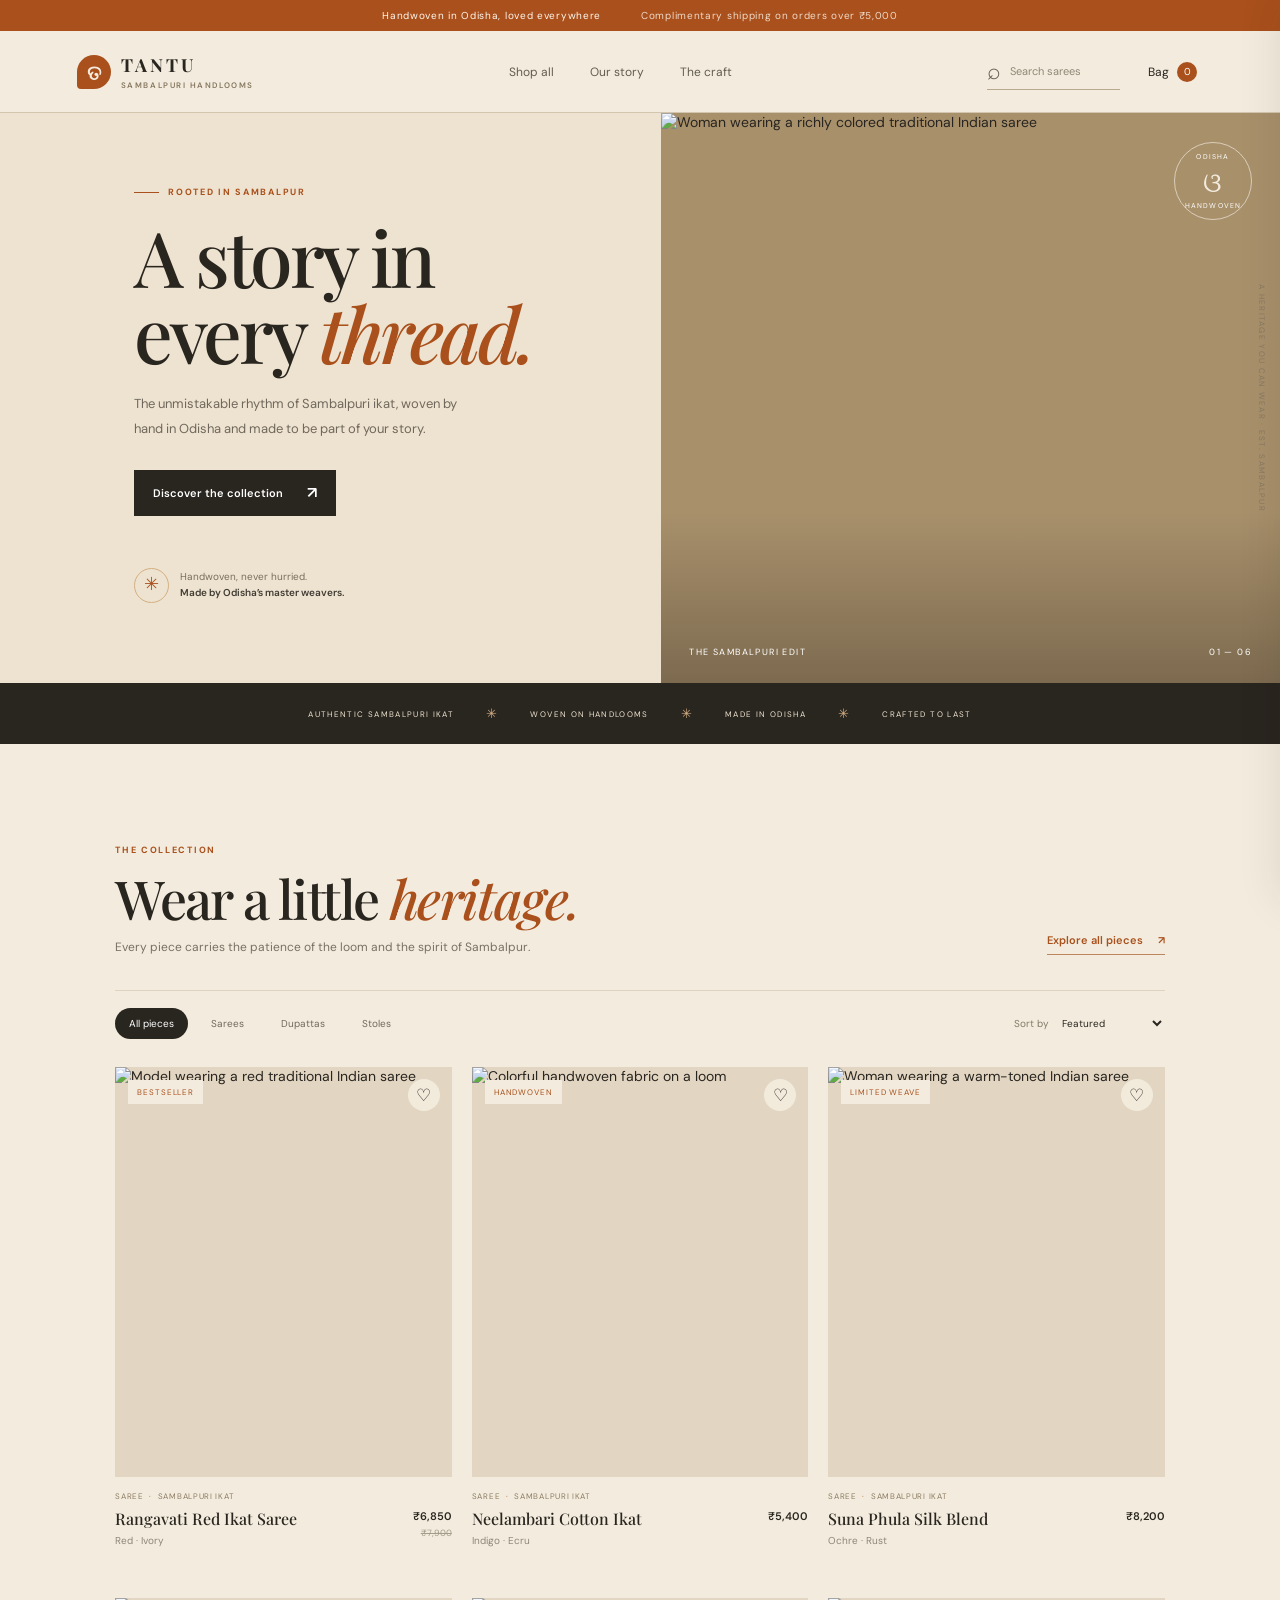
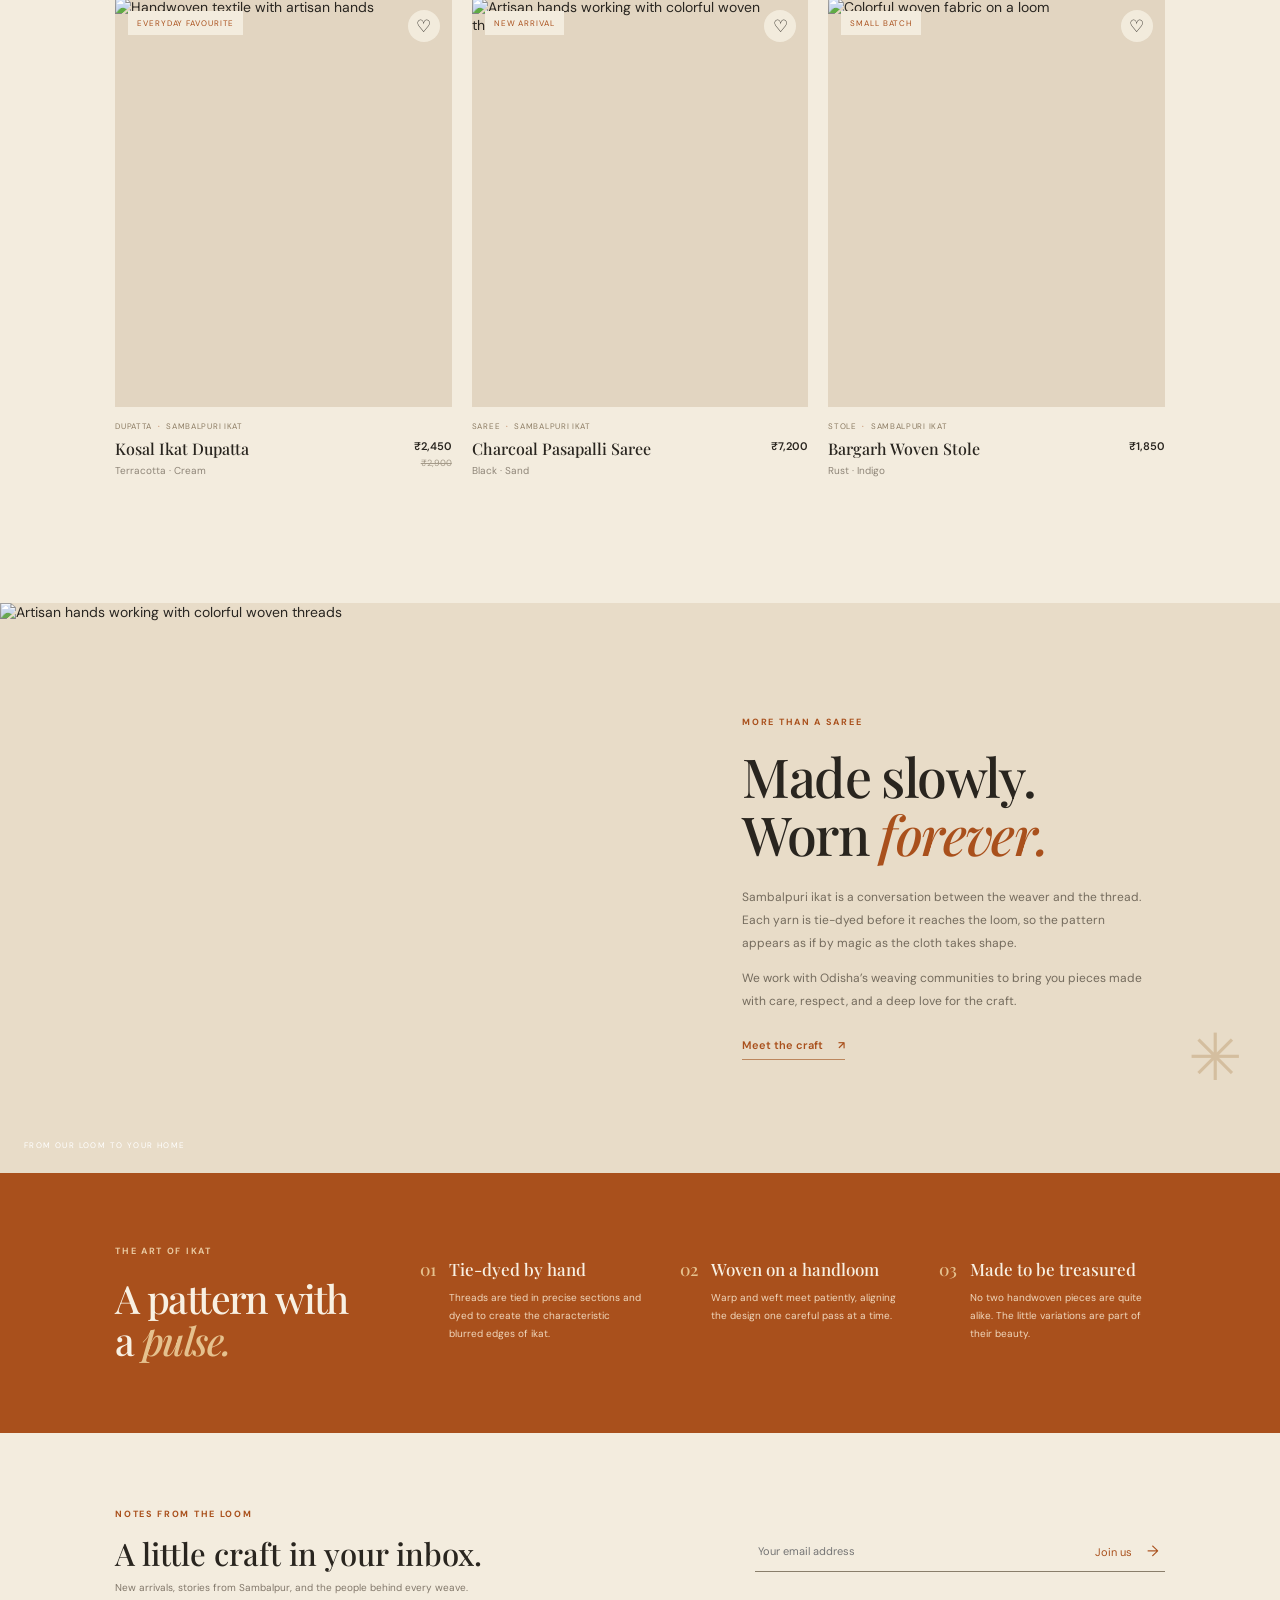
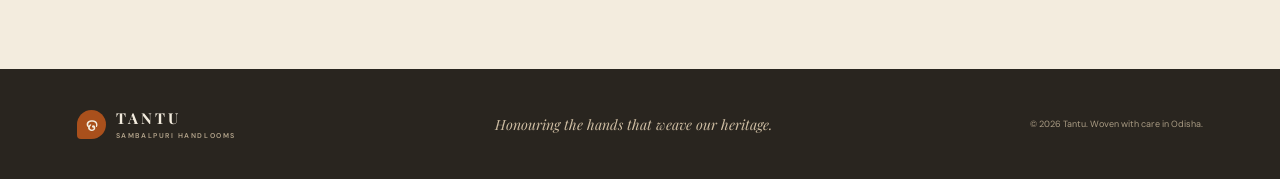
==== commit 103371fe: "Build Sambalpuri handloom storefront Replace the cricket landing page with a responsive Odisha handl" ====
--- a/index.html
+++ b/index.html
@@ -3,83 +3,112 @@
 <head>
     <meta charset="UTF-8">
     <meta name="viewport" content="width=device-width, initial-scale=1.0">
-    <meta name="theme-color" content="#10251f">
-    <meta name="description" content="Cricket match highlights and replay.">
-    <title>Boundary — Cricket Match Center</title>
+    <meta name="theme-color" content="#f3ecde">
+    <meta name="description" content="Discover handwoven Sambalpuri sarees and Odisha handlooms, made slowly by skilled artisans.">
+    <meta property="og:title" content="Tantu — Sambalpuri Handlooms">
+    <meta property="og:description" content="Stories woven by hand in Odisha. Explore authentic Sambalpuri sarees and handlooms.">
+    <title>Tantu — Sambalpuri Handlooms</title>
+    <link rel="preconnect" href="https://fonts.googleapis.com">
+    <link rel="preconnect" href="https://fonts.gstatic.com" crossorigin>
+    <link href="https://fonts.googleapis.com/css2?family=DM+Sans:wght@400;500;600;700&family=Playfair+Display:wght@500;600;700&display=swap" rel="stylesheet">
     <link rel="stylesheet" href="style.css">
 </head>
 <body>
-    <div class="page-shell">
-        <header class="site-header">
-            <div class="header-top">
-                <a class="site-logo" href="#top" aria-label="Boundary cricket home">
-                    <span class="logo-icon" aria-hidden="true">B</span>
-                    <span>BOUNDARY<span class="logo-subtitle">CRICKET NETWORK</span></span>
-                </a>
-                <span class="broadcast-label"><i aria-hidden="true"></i> MATCH HIGHLIGHTS</span>
+    <div class="announcement"><span>Handwoven in Odisha, loved everywhere</span><span class="announcement-note">Complimentary shipping on orders over ₹5,000</span></div>
+    <header class="site-header">
+        <button class="mobile-menu" id="mobileMenuButton" aria-label="Open menu"><span></span><span></span></button>
+        <a class="wordmark" href="#home" aria-label="Tantu home"><span class="wordmark-symbol">ତ</span><span>TANTU<small>SAMBALPURI HANDLOOMS</small></span></a>
+        <nav class="main-nav" id="mainNav" aria-label="Main navigation">
+            <a href="#shop">Shop all</a><a href="#story">Our story</a><a href="#craft">The craft</a>
+        </nav>
+        <div class="header-actions">
+            <label class="header-search"><span aria-hidden="true">⌕</span><input id="searchInput" type="search" placeholder="Search sarees" aria-label="Search sarees"></label>
+            <button class="cart-button" id="openCartButton" aria-label="Open shopping bag">Bag <span id="cartCount">0</span></button>
+        </div>
+    </header>
+
+    <main id="home">
+        <section class="hero">
+            <div class="hero-copy">
+                <p class="eyebrow"><span class="eyebrow-line"></span> ROOTED IN SAMBALPUR</p>
+                <h1>A story in<br>every <em>thread.</em></h1>
+                <p class="hero-description">The unmistakable rhythm of Sambalpuri ikat, woven by hand in Odisha and made to be part of your story.</p>
+                <a class="button button-dark" href="#shop">Discover the collection <span>↗</span></a>
+                <div class="hero-note"><span class="handloom-seal">✳</span><span>Handwoven, never hurried.<br><strong>Made by Odisha’s master weavers.</strong></span></div>
             </div>
-            <nav class="site-nav" aria-label="Main navigation">
-                <a href="#top" aria-current="page">MATCH CENTER</a>
-                <a href="#watch">WATCH</a>
-                <a href="#match-info">MATCH INFO</a>
-            </nav>
-        </header>
+            <div class="hero-image-wrap">
+                <img class="hero-image" src="https://images.unsplash.com/photo-1610030469983-98e550d6193c?auto=format&fit=crop&w=1400&q=85" alt="Woman wearing a richly colored traditional Indian saree">
+                <div class="hero-image-caption"><span>THE SAMBALPURI EDIT</span><span>01 — 06</span></div>
+                <div class="hero-stamp"><span>ODISHA</span><b>ଓ</b><span>HANDWOVEN</span></div>
+            </div>
+            <span class="hero-side-note">A HERITAGE YOU CAN WEAR · EST. SAMBALPUR</span>
+        </section>
 
-        <main id="top">
-            <div class="ticker" aria-label="Match coverage">
-                <span>BOUNDARY CRICKET NETWORK &nbsp; • &nbsp; MATCH HIGHLIGHTS &nbsp; • &nbsp; REPLAY THE ACTION &nbsp; • &nbsp; MATCH HIGHLIGHTS &nbsp; • &nbsp; BOUNDARY CRICKET NETWORK</span>
+        <section class="trust-strip" aria-label="Our promise">
+            <span>AUTHENTIC SAMBALPURI IKAT</span><i>✳</i><span>WOVEN ON HANDLOOMS</span><i>✳</i><span>MADE IN ODISHA</span><i>✳</i><span>CRAFTED TO LAST</span>
+        </section>
+
+        <section class="shop-section section-wrap" id="shop">
+            <div class="section-top">
+                <div><p class="eyebrow">THE COLLECTION</p><h2>Wear a little <em>heritage.</em></h2><p class="section-description">Every piece carries the patience of the loom and the spirit of Sambalpur.</p></div>
+                <a class="text-link" href="#shop">Explore all pieces <span>↗</span></a>
             </div>
+            <div class="shop-toolbar">
+                <div class="filter-list" role="group" aria-label="Filter products">
+                    <button class="filter-button active" data-category="All">All pieces</button>
+                    <button class="filter-button" data-category="Sarees">Sarees</button>
+                    <button class="filter-button" data-category="Dupattas">Dupattas</button>
+                    <button class="filter-button" data-category="Stoles">Stoles</button>
+                </div>
+                <label class="sort-control">Sort by <select id="sortSelect" aria-label="Sort products"><option value="featured">Featured</option><option value="price-low">Price: low to high</option><option value="price-high">Price: high to low</option></select></label>
+            </div>
+            <div class="product-grid" id="productGrid" aria-live="polite"></div>
+            <p class="no-results hidden" id="noResults">No pieces found. Try another search.</p>
+        </section>
 
-            <section class="intro" aria-labelledby="page-title">
-                <div class="intro-copy">
-                    <p class="eyebrow">THE MATCH CENTER <span>·</span> VIDEO REPLAY</p>
-                    <h1 id="page-title">Cricket. <span>Unfiltered.</span></h1>
-                    <p>Settle in for the highlights. The action starts when you press play.</p>
-                </div>
-                <a class="watch-button" href="#watch"><span aria-hidden="true">▶</span> WATCH HIGHLIGHTS</a>
-            </section>
+        <section class="story-section" id="story">
+            <div class="story-photo">
+                <img src="https://images.unsplash.com/photo-1609357605129-26f69add5d6e?auto=format&fit=crop&w=1000&q=85" alt="Artisan hands working with colorful woven threads">
+                <div class="photo-label">FROM OUR LOOM TO YOUR HOME</div>
+            </div>
+            <div class="story-copy">
+                <p class="eyebrow">MORE THAN A SAREE</p>
+                <h2>Made slowly.<br>Worn <em>forever.</em></h2>
+                <p>Sambalpuri ikat is a conversation between the weaver and the thread. Each yarn is tie-dyed before it reaches the loom, so the pattern appears as if by magic as the cloth takes shape.</p>
+                <p>We work with Odisha’s weaving communities to bring you pieces made with care, respect, and a deep love for the craft.</p>
+                <a class="text-link" href="#craft">Meet the craft <span>↗</span></a>
+                <span class="story-ornament" aria-hidden="true">✳</span>
+            </div>
+        </section>
 
-            <section class="video-section" id="watch" aria-labelledby="video-heading">
-                <div class="section-heading">
-                    <h2 id="video-heading"><span class="live-dot" aria-hidden="true"></span> MATCH REPLAY</h2>
-                    <span class="format-badge">FULL HIGHLIGHTS</span>
-                </div>
-                <div class="video-frame">
-                    <video id="hostedVideo" controls preload="metadata" playsinline>
-                        <source src="video.mp4" type="video/mp4">
-                        Sorry, your browser doesn't support HTML video.
-                    </video>
-                </div>
-                <div class="video-caption">
-                    <div>
-                        <p class="caption-kicker">BOUNDARY BROADCAST</p>
-                        <h3>Match highlights</h3>
-                        <p id="videoStatus" role="status">Loading match video…</p>
-                    </div>
-                    <a class="download-link" href="video.mp4" download>DOWNLOAD CLIP <span aria-hidden="true">↓</span></a>
-                </div>
-            </section>
+        <section class="craft-band" id="craft">
+            <div class="craft-heading"><p class="eyebrow">THE ART OF IKAT</p><h2>A pattern with<br>a <em>pulse.</em></h2></div>
+            <div class="craft-detail"><span class="craft-number">01</span><div><h3>Tie-dyed by hand</h3><p>Threads are tied in precise sections and dyed to create the characteristic blurred edges of ikat.</p></div></div>
+            <div class="craft-detail"><span class="craft-number">02</span><div><h3>Woven on a handloom</h3><p>Warp and weft meet patiently, aligning the design one careful pass at a time.</p></div></div>
+            <div class="craft-detail"><span class="craft-number">03</span><div><h3>Made to be treasured</h3><p>No two handwoven pieces are quite alike. The little variations are part of their beauty.</p></div></div>
+        </section>
 
-            <div class="lower-grid" id="match-info">
-                <section class="info-card coverage-card">
-                    <p class="card-kicker">FROM THE BOUNDARY</p>
-                    <h2>Every moment matters.</h2>
-                    <p>Watch the match replay above. Use the player controls to pause, replay a moment, or switch to full screen.</p>
-                </section>
-                <aside class="info-card match-card">
-                    <p class="card-kicker">VIDEO DETAILS</p>
-                    <h2>Match coverage</h2>
-                    <div class="match-detail"><span>FORMAT</span><strong>MP4 replay</strong></div>
-                    <div class="match-detail"><span>QUALITY</span><strong id="videoQuality">Checking video…</strong></div>
-                </aside>
-            </div>
-        </main>
+        <section class="newsletter">
+            <div><p class="eyebrow">NOTES FROM THE LOOM</p><h2>A little craft in your inbox.</h2><p>New arrivals, stories from Sambalpur, and the people behind every weave.</p></div>
+            <form id="newsletterForm"><label for="newsletterEmail" class="visually-hidden">Email address</label><input id="newsletterEmail" type="email" placeholder="Your email address" required><button type="submit" aria-label="Subscribe">Join us <span>→</span></button></form>
+            <p class="newsletter-message" id="newsletterMessage" role="status"></p>
+        </section>
+    </main>
 
-        <footer class="site-footer">
-            <a class="footer-brand" href="#top">BOUNDARY <span>CRICKET NETWORK</span></a>
-            <span>ALL THE ACTION. ONE PLAY BUTTON.</span>
-        </footer>
-    </div>
+    <footer class="site-footer">
+        <a class="wordmark footer-wordmark" href="#home"><span class="wordmark-symbol">ତ</span><span>TANTU<small>SAMBALPURI HANDLOOMS</small></span></a>
+        <p>Honouring the hands that weave our heritage.</p>
+        <span class="footer-copy">© 2026 Tantu. Woven with care in Odisha.</span>
+    </footer>
+
+    <div class="drawer-backdrop hidden" id="cartBackdrop"></div>
+    <aside class="cart-drawer" id="cartDrawer" aria-label="Shopping bag" aria-hidden="true">
+        <div class="drawer-heading"><div><p class="eyebrow">YOUR SELECTION</p><h2>Your bag <span id="drawerCount">(0)</span></h2></div><button id="closeCartButton" class="close-button" aria-label="Close bag">×</button></div>
+        <div id="cartItems" class="cart-items"></div>
+        <div class="cart-empty" id="cartEmpty"><span>✳</span><h3>Your bag is taking a little rest.</h3><p>Find a piece that feels like you.</p><button class="button button-dark" id="continueShopping">Explore the collection</button></div>
+        <div class="cart-footer hidden" id="cartFooter"><div class="subtotal"><span>Subtotal</span><strong id="cartSubtotal">₹0</strong></div><p>Shipping and any applicable taxes are calculated at checkout.</p><button class="button button-dark checkout-button" id="checkoutButton">Continue to order inquiry <span>→</span></button><small>Order inquiries are a demo feature; contact details can be added to enable checkout.</small></div>
+    </aside>
+    <div class="toast" id="toast" role="status"></div>
     <script src="script.js"></script>
 </body>
 </html>
--- a/style.css
+++ b/style.css
@@ -1,529 +1,9 @@
-:root {
-    color-scheme: dark;
-    --night: #101c18;
-    --panel: #182722;
-    --panel-light: #20352b;
-    --grass: #76c84e;
-    --gold: #f3bd42;
-    --paper: #f4f1e5;
-    --muted: #abb9ae;
-    --line: #35493c;
-}
-
-* {
-    box-sizing: border-box;
-}
-
-html {
-    scroll-behavior: smooth;
-}
-
-body {
-    min-width: 320px;
-    margin: 0;
-    color: var(--paper);
-    background:
-        radial-gradient(ellipse at 50% 0, #284432 0, transparent 48%),
-        repeating-linear-gradient(135deg, #12221b 0, #12221b 2px, #14251d 2px, #14251d 4px);
-    font-family: Arial, Helvetica, sans-serif;
-}
-
-a {
-    color: inherit;
-}
-
-.page-shell {
-    width: min(1100px, 100%);
-    min-height: 100vh;
-    margin: 0 auto;
-    background: var(--night);
-    box-shadow: 0 0 60px #07100ca8;
-}
-
-.site-header {
-    padding: 0 38px;
-    border-bottom: 1px solid #385140;
-    background: #101a16;
-}
-
-.header-top {
-    display: flex;
-    min-height: 82px;
-    align-items: center;
-    justify-content: space-between;
-    gap: 15px;
-}
-
-.site-logo {
-    display: inline-flex;
-    align-items: center;
-    gap: 12px;
-    color: #fff;
-    font-size: 23px;
-    font-weight: 900;
-    letter-spacing: 1.5px;
-    text-decoration: none;
-}
-
-.site-logo > span:last-child {
-    display: grid;
-    gap: 3px;
-}
-
-.logo-icon {
-    display: grid;
-    width: 43px;
-    height: 43px;
-    place-items: center;
-    border: 2px solid #a2e877;
-    border-radius: 50%;
-    color: #102018;
-    background: var(--grass);
-    font: 900 italic 26px Georgia, serif;
-    box-shadow: 0 0 18px #7bd65246;
-}
-
-.logo-subtitle {
-    color: #aebbb1;
-    font-size: 9px;
-    font-weight: 700;
-    letter-spacing: 3px;
-}
-
-.broadcast-label {
-    display: inline-flex;
-    align-items: center;
-    gap: 9px;
-    color: #cbd6cc;
-    font-size: 11px;
-    font-weight: 800;
-    letter-spacing: 1.5px;
-}
-
-.broadcast-label i,
-.live-dot {
-    width: 8px;
-    height: 8px;
-    border-radius: 50%;
-    background: #ee5949;
-    box-shadow: 0 0 10px #ee594999;
-}
-
-.site-nav {
-    display: flex;
-    min-height: 43px;
-    align-items: stretch;
-    gap: 29px;
-    border-top: 1px solid #25362c;
-}
-
-.site-nav a {
-    display: inline-flex;
-    align-items: center;
-    border-bottom: 2px solid transparent;
-    color: #aebbb1;
-    font-size: 10px;
-    font-weight: 800;
-    letter-spacing: 1.2px;
-    text-decoration: none;
-}
-
-.site-nav a:hover,
-.site-nav a:focus-visible,
-.site-nav a[aria-current="page"] {
-    border-color: var(--grass);
-    color: #fff;
-}
-
-main {
-    padding: 25px 38px 34px;
-}
-
-.ticker {
-    text-align: center;
-    padding: 10px 13px;
-    border-left: 3px solid var(--grass);
-    color: #d4dfd5;
-    background: #1b2c23;
-    font-size: 10px;
-    font-weight: 800;
-    letter-spacing: 1.2px;
-    line-height: 1.5;
-}
-
-.ticker span {
-    display: block;
-}
-
-.intro {
-    display: flex;
-    min-height: 190px;
-    align-items: center;
-    justify-content: space-between;
-    gap: 25px;
-    padding: 28px 0;
-}
-
-.eyebrow,
-.card-kicker,
-.caption-kicker {
-    margin: 0 0 10px;
-    color: var(--grass);
-    font-size: 10px;
-    font-weight: 800;
-    letter-spacing: 2px;
-}
-
-.eyebrow span {
-    color: var(--gold);
-}
-
-.intro h1 {
-    margin: 0;
-    font-size: clamp(34px, 6vw, 54px);
-    font-weight: 900;
-    letter-spacing: -2px;
-    line-height: 1;
-    text-transform: uppercase;
-}
-
-.intro h1 span {
-    color: var(--grass);
-}
-
-.intro-copy > p:last-child {
-    margin: 12px 0 0;
-    color: var(--muted);
-    font-size: 14px;
-    line-height: 1.5;
-}
-
-.watch-button {
-    display: inline-flex;
-    min-height: 46px;
-    flex: 0 0 auto;
-    align-items: center;
-    justify-content: center;
-    gap: 10px;
-    padding: 0 17px;
-    border: 1px solid #9be672;
-    color: #112016;
-    background: var(--grass);
-    font-size: 10px;
-    font-weight: 900;
-    letter-spacing: 1px;
-    text-decoration: none;
-    transition: background .15s ease, transform .15s ease;
-}
-
-.watch-button:hover {
-    transform: translateY(-2px);
-    color: #112016;
-    background: #9ce778;
-}
-
-.video-section {
-    padding: 15px;
-    border: 1px solid #3a5240;
-    background: var(--panel);
-    box-shadow: 0 12px 32px #0003;
-}
-
-.section-heading {
-    display: flex;
-    min-height: 38px;
-    align-items: flex-start;
-    justify-content: space-between;
-    gap: 12px;
-}
-
-.section-heading h2 {
-    display: flex;
-    align-items: center;
-    gap: 9px;
-    margin: 3px 0 12px;
-    font-size: 12px;
-    font-weight: 900;
-    letter-spacing: 1.4px;
-}
-
-.format-badge {
-    padding: 5px 8px;
-    border: 1px solid #536340;
-    color: var(--gold);
-    background: #293222;
-    font-size: 9px;
-    font-weight: 800;
-    letter-spacing: 1px;
-}
-
-.video-frame {
-    overflow: hidden;
-    border: 1px solid #405346;
-    background: #050806;
-}
-
-.video-frame video {
-    display: block;
-    width: 100%;
-    max-height: min(67vh, 650px);
-    aspect-ratio: 16 / 9;
-    background: #050806;
-    object-fit: contain;
-}
-
-.video-caption {
-    display: flex;
-    align-items: center;
-    justify-content: space-between;
-    gap: 16px;
-    padding: 16px 3px 2px;
-}
-
-.caption-kicker {
-    margin-bottom: 5px;
-    color: #91a596;
-    font-size: 9px;
-    letter-spacing: 1.5px;
-}
-
-.video-caption h3 {
-    margin: 0 0 5px;
-    font-size: 20px;
-    font-weight: 800;
-}
-
-.video-caption #videoStatus {
-    margin: 0;
-    color: var(--muted);
-    font-size: 12px;
-}
-
-.download-link {
-    flex: 0 0 auto;
-    color: var(--grass);
-    font-size: 10px;
-    font-weight: 800;
-    letter-spacing: .8px;
-    text-decoration: none;
-}
-
-.download-link:hover {
-    color: #b8f092;
-}
-
-.download-link span {
-    margin-left: 4px;
-    font-size: 15px;
-}
-
-.lower-grid {
-    display: grid;
-    grid-template-columns: 1.2fr 1fr;
-    gap: 14px;
-    margin-top: 16px;
-}
-
-.info-card {
-    min-height: 144px;
-    padding: 19px 20px;
-    border: 1px solid var(--line);
-    background: var(--panel);
-}
-
-.coverage-card {
-    background:
-        linear-gradient(110deg, #203e2d 0%, #1b3025 72%),
-        var(--panel-light);
-}
-
-.card-kicker {
-    margin-bottom: 9px;
-    color: #99dc72;
-    font-size: 9px;
-}
-
-.info-card h2 {
-    margin: 0;
-    color: #fff;
-    font-size: 20px;
-}
-
-.info-card p:not(.card-kicker) {
-    margin: 8px 0 0;
-    color: #bdc9bf;
-    font-size: 13px;
-    line-height: 1.55;
-}
-
-.match-card {
-    background: #17251f;
-}
-
-.match-card h2 {
-    margin-bottom: 11px;
-    font-size: 17px;
-}
-
-.match-detail {
-    display: flex;
-    justify-content: space-between;
-    gap: 12px;
-    padding: 8px 0;
-    border-top: 1px solid #304136;
-    font-size: 11px;
-}
-
-.match-detail span {
-    color: #94a498;
-    font-weight: 700;
-    letter-spacing: .8px;
-}
-
-.match-detail strong {
-    color: #eaf2e9;
-    text-align: right;
-}
-
-.site-footer {
-    display: flex;
-    min-height: 57px;
-    align-items: center;
-    justify-content: space-between;
-    gap: 12px;
-    padding: 12px 38px;
-    border-top: 1px solid #2a3c30;
-    color: #97a69a;
-    background: #0d1712;
-    font-size: 9px;
-    font-weight: 800;
-    letter-spacing: 1px;
-}
-
-.footer-brand {
-    display: inline-flex;
-    align-items: center;
-    gap: 8px;
-    color: #e9f0e9;
-    text-decoration: none;
-}
-
-.footer-brand span {
-    color: #92a394;
-    font-size: 8px;
-}
-
-@media (prefers-reduced-motion: reduce) {
-    html {
-        scroll-behavior: auto;
-    }
-
-    .watch-button {
-        transition: none;
-    }
-}
-
-@media (max-width: 680px) {
-    .site-header {
-        padding: 0 20px;
-    }
-
-    .header-top {
-        min-height: 72px;
-    }
-
-    .site-logo {
-        gap: 9px;
-        font-size: 19px;
-    }
-
-    .logo-icon {
-        width: 37px;
-        height: 37px;
-        font-size: 22px;
-    }
-
-    .logo-subtitle {
-        font-size: 8px;
-        letter-spacing: 2px;
-    }
-
-    .broadcast-label {
-        font-size: 9px;
-        letter-spacing: .8px;
-    }
-
-    .site-nav {
-        gap: 20px;
-    }
-
-    .site-nav a {
-        min-height: 40px;
-        font-size: 9px;
-    }
-
-    main {
-        padding: 18px 20px 25px;
-    }
-
-    .intro {
-        min-height: 180px;
-        align-items: flex-start;
-        flex-direction: column;
-        justify-content: center;
-        gap: 18px;
-        padding: 24px 0;
-    }
-
-    .intro h1 {
-        letter-spacing: -1.5px;
-    }
-
-    .watch-button {
-        min-height: 40px;
-    }
-
-    .video-section {
-        padding: 10px;
-    }
-
-    .lower-grid {
-        grid-template-columns: 1fr;
-        gap: 10px;
-    }
-
-    .info-card {
-        min-height: auto;
-    }
-
-    .site-footer {
-        align-items: flex-start;
-        flex-direction: column;
-        padding: 14px 20px;
-    }
-}
-
-@media (max-width: 390px) {
-    .site-header {
-        padding: 0 14px;
-    }
-
-    .broadcast-label {
-        gap: 6px;
-        font-size: 8px;
-    }
-
-    .site-nav {
-        gap: 14px;
-    }
-
-    main {
-        padding-right: 14px;
-        padding-left: 14px;
-    }
-
-    .video-caption {
-        align-items: flex-start;
-        flex-direction: column;
-    }
-}
+:root{--sand:#d4af83;--ivory:#f3ecde;--terra:#a9501c;--deep:#29251f;--muted:#777064;--line:#ded3c0;--paper:#fbf8f1;--serif:"Playfair Display",Georgia,serif;--sans:"DM Sans",Arial,sans-serif}
+*{box-sizing:border-box}html{scroll-behavior:smooth;scroll-padding-top:95px}body{margin:0;background:var(--ivory);color:var(--deep);font-family:var(--sans);font-size:14px}body.drawer-open{overflow:hidden}a{color:inherit;text-decoration:none}button,input,select{font:inherit}button{color:inherit}.hidden{display:none!important}.announcement{height:31px;background:var(--terra);color:#fff8ee;display:flex;align-items:center;justify-content:center;gap:40px;font-size:10px;letter-spacing:.7px}.announcement-note{opacity:.82}.site-header{height:82px;padding:0 clamp(20px,6vw,92px);display:flex;align-items:center;justify-content:space-between;background:var(--ivory);position:sticky;top:0;z-index:10;border-bottom:1px solid #d4c6ae}.wordmark{display:flex;align-items:center;gap:10px;font:700 18px var(--serif);letter-spacing:3px}.wordmark-symbol{display:grid;place-items:center;width:34px;height:34px;background:var(--terra);color:var(--ivory);font-size:20px;letter-spacing:0;border-radius:50% 50% 50% 4px}.wordmark small{display:block;color:#86775f;font:600 8px var(--sans);letter-spacing:1.55px;margin-top:3px}.main-nav{display:flex;gap:36px;font-size:12px;color:#625b50}.main-nav a{padding:10px 0;transition:color .2s}.main-nav a:hover,.text-link:hover{color:var(--terra)}.header-actions{display:flex;align-items:center;gap:22px}.header-search{height:36px;display:flex;align-items:center;gap:7px;border-bottom:1px solid #b8a98f;color:#625b50}.header-search>span{font-size:23px;line-height:1}.header-search input{width:112px;border:0;outline:0;background:transparent;font-size:11px}.header-search input::placeholder{color:#8f8676}.cart-button{border:0;background:none;cursor:pointer;font-size:12px}.cart-button span{display:inline-grid;place-items:center;min-width:20px;height:20px;border-radius:50%;margin-left:5px;background:var(--terra);color:#fff;font-size:10px}.mobile-menu{display:none}
+.hero{min-height:570px;display:grid;grid-template-columns:46% 54%;position:relative;padding-left:clamp(26px,10.5vw,160px);background:#eee3d0}.hero-copy{align-self:center;padding:68px 35px 75px 0;max-width:460px;position:relative;z-index:1}.eyebrow{font-size:9px;letter-spacing:1.7px;font-weight:700;color:var(--terra);margin:0 0 20px;display:flex;align-items:center;gap:9px}.eyebrow-line{width:25px;height:1px;background:var(--terra)}h1,h2,h3,p{margin-top:0}.hero h1{font:500 clamp(54px,6vw,82px)/.99 var(--serif);letter-spacing:-3.5px;margin:0 0 22px}.hero h1 em,.section-top h2 em,.story-copy h2 em,.craft-heading h2 em{font-weight:500;color:var(--terra)}.hero-description{max-width:345px;color:#70685c;font-size:13px;line-height:1.9;margin-bottom:28px}.button{min-height:46px;padding:0 19px;display:inline-flex;align-items:center;justify-content:center;gap:24px;border:0;cursor:pointer;font-size:11px;font-weight:600;transition:background .2s,color .2s}.button-dark{background:var(--deep);color:#fff}.button-dark:hover{background:var(--terra)}.button span{font-size:16px}.hero-note{display:flex;align-items:center;gap:11px;margin-top:52px;color:#796e5c;font-size:10px;line-height:1.65}.hero-note strong{color:#403b33;font-weight:600}.handloom-seal{width:35px;height:35px;display:grid;place-items:center;border:1px solid var(--sand);border-radius:50%;font-size:18px;color:var(--terra)}.hero-image-wrap{min-height:570px;position:relative;overflow:hidden;background:#a8906b}.hero-image{position:absolute;width:100%;height:100%;object-fit:cover;object-position:center 38%;filter:saturate(.83)}.hero-image-wrap:after{content:"";position:absolute;inset:0;background:linear-gradient(0deg,#211b1652,transparent 30%);pointer-events:none}.hero-image-caption{position:absolute;z-index:1;bottom:25px;left:28px;right:28px;display:flex;justify-content:space-between;color:#fff;font-size:9px;letter-spacing:1.4px}.hero-stamp{position:absolute;z-index:1;top:29px;right:28px;width:78px;height:78px;border:1px solid #f3ecdeaa;border-radius:50%;color:#fff;display:flex;flex-direction:column;justify-content:center;align-items:center;font-size:7px;letter-spacing:1.2px;gap:2px}.hero-stamp b{font:500 27px var(--serif);color:var(--ivory)}.hero-side-note{position:absolute;right:13px;top:50%;writing-mode:vertical-rl;transform:translateY(-50%);font-size:8px;letter-spacing:1.3px;color:#897a62}
+.trust-strip{min-height:61px;background:var(--deep);color:#eee3d0;display:flex;align-items:center;justify-content:center;gap:32px;font-size:8px;letter-spacing:1.35px}.trust-strip i{font-style:normal;color:var(--sand);font-size:13px}.section-wrap{padding:100px clamp(24px,9vw,135px) 112px}.section-top{display:flex;align-items:flex-end;justify-content:space-between;margin-bottom:35px}.section-top .eyebrow{margin-bottom:13px}.section-top h2,.story-copy h2,.craft-heading h2{font:500 clamp(36px,4.2vw,54px)/1.08 var(--serif);letter-spacing:-1.6px;margin:0}.section-description{color:var(--muted);font-size:12px;margin:12px 0 0}.text-link{color:var(--terra);font-size:11px;font-weight:600;border-bottom:1px solid #bc875e;padding-bottom:7px;white-space:nowrap}.text-link span{margin-left:12px}.shop-toolbar{display:flex;justify-content:space-between;align-items:center;border-top:1px solid var(--line);padding:17px 0;margin-bottom:11px}.filter-list{display:flex;gap:9px}.filter-button{border:1px solid transparent;background:transparent;color:#71695c;padding:8px 13px;border-radius:30px;font-size:10px;cursor:pointer}.filter-button:hover,.filter-button.active{background:var(--deep);color:#fff}.sort-control{font-size:10px;color:#827967}.sort-control select{border:0;background:transparent;color:var(--deep);font-size:10px;padding:6px;outline-color:var(--terra)}.product-grid{display:grid;grid-template-columns:repeat(3,minmax(0,1fr));gap:37px 20px}.product-image-wrap{height:clamp(240px,32vw,420px);background:#e2d5c1;position:relative;overflow:hidden}.product-image-wrap>img{width:100%;height:100%;object-fit:cover;transition:transform .65s cubic-bezier(.2,.7,.2,1);filter:saturate(.87)}.product-card:hover .product-image-wrap>img{transform:scale(1.035)}.product-tag{position:absolute;top:13px;left:13px;background:var(--ivory);color:var(--terra);padding:7px 9px;font-size:8px;letter-spacing:.9px}.quick-add{position:absolute;bottom:0;left:0;right:0;height:44px;background:#f3ecdef2;border:0;color:var(--deep);font-size:11px;font-weight:600;transform:translateY(100%);transition:transform .25s;cursor:pointer}.product-card:hover .quick-add,.quick-add:focus{transform:translateY(0)}.favorite-button{position:absolute;right:12px;top:12px;border:0;background:#f3ecdeea;width:32px;height:32px;border-radius:50%;font-size:17px;cursor:pointer}.favorite-button.is-favorite{color:var(--terra)}.product-info{display:flex;justify-content:space-between;gap:8px;padding:14px 0}.product-category{font-size:8px;letter-spacing:.7px;text-transform:uppercase;color:#8b7b62;margin:0 0 7px}.product-category span{color:var(--terra);padding:0 3px}.product-info h3{font:500 16px var(--serif);margin:0 0 5px}.product-color{font-size:10px;color:#8e8578;margin:0}.product-price{text-align:right;white-space:nowrap;padding-top:18px}.product-price strong{font-size:11px;display:block;font-weight:600}.product-price del{display:block;font-size:9px;color:#a49a89;margin-top:4px}.no-results{text-align:center;padding:55px 10px;color:var(--muted)}
+.story-section{display:grid;grid-template-columns:1fr 1fr;min-height:570px;background:#e8dcc8}.story-photo{position:relative;min-height:570px}.story-photo img{width:100%;height:100%;position:absolute;inset:0;object-fit:cover;filter:saturate(.75)}.photo-label{position:absolute;bottom:23px;left:24px;color:#fff;font-size:8px;letter-spacing:1.4px}.story-copy{position:relative;align-self:center;padding:75px clamp(36px,8vw,120px)}.story-copy .eyebrow{margin-bottom:19px}.story-copy h2{margin-bottom:23px}.story-copy>p:not(.eyebrow){font-size:12px;line-height:1.9;color:#746b5d;max-width:400px}.story-copy .text-link{display:inline-block;margin-top:14px}.story-ornament{position:absolute;right:38px;bottom:35px;color:#c5a77e;font-size:65px;opacity:.55}.craft-band{background:var(--terra);color:#f8f0e2;padding:72px clamp(24px,9vw,135px);display:grid;grid-template-columns:1.2fr 1fr 1fr 1fr;gap:34px;align-items:start}.craft-heading .eyebrow{color:#e9c9a1}.craft-heading h2{font-size:39px}.craft-heading h2 em{color:#e5c18e}.craft-detail{display:flex;gap:13px;padding-top:13px}.craft-number{font:500 17px var(--serif);color:#e5c18e}.craft-detail h3{font:500 17px var(--serif);margin:0 0 9px}.craft-detail p{font-size:10px;line-height:1.8;color:#f0d7bc;margin:0}.newsletter{padding:75px clamp(24px,9vw,135px);display:flex;align-items:center;justify-content:space-between;gap:40px;position:relative}.newsletter .eyebrow{margin-bottom:12px}.newsletter h2{font:500 31px var(--serif);margin:0 0 7px}.newsletter p:not(.eyebrow){font-size:10px;color:#81776a;margin:0}.newsletter form{display:flex;width:min(410px,45%);border-bottom:1px solid #897e6b}.newsletter input{flex:1;min-width:0;border:0;background:transparent;padding:13px 3px;outline:0;font-size:11px}.newsletter button{border:0;background:transparent;color:var(--terra);font-size:11px;cursor:pointer}.newsletter button span{font-size:15px;margin-left:12px}.newsletter-message{position:absolute;right:clamp(24px,9vw,135px);bottom:35px;color:var(--terra);font-size:10px!important}.site-footer{background:var(--deep);color:var(--ivory);min-height:110px;padding:24px clamp(24px,6vw,92px);display:flex;align-items:center;justify-content:space-between}.footer-wordmark{font-size:15px}.footer-wordmark .wordmark-symbol{width:29px;height:29px;font-size:16px}.footer-wordmark small{color:#b4a58c;font-size:7px}.site-footer>p{font:italic 14px var(--serif);color:#cfbea3;margin:0}.footer-copy{color:#aa9c84;font-size:9px}
+.drawer-backdrop{position:fixed;inset:0;background:#211b1680;z-index:20;opacity:1;transition:opacity .25s}.drawer-backdrop.hidden{display:block!important;opacity:0;pointer-events:none}.cart-drawer{position:fixed;z-index:21;right:0;top:0;bottom:0;width:min(460px,100%);background:var(--paper);padding:29px 30px;transform:translateX(102%);transition:transform .32s ease;display:flex;flex-direction:column;box-shadow:-10px 0 40px #241b111a}.cart-drawer.is-open{transform:translateX(0)}.drawer-heading{display:flex;justify-content:space-between;align-items:center;border-bottom:1px solid var(--line);padding-bottom:18px}.drawer-heading .eyebrow{margin:0 0 7px}.drawer-heading h2{font:500 28px var(--serif);margin:0}.drawer-heading h2 span{font:400 12px var(--sans);color:var(--muted)}.close-button{border:0;background:transparent;font-size:25px;color:#766d60;cursor:pointer}.cart-items{overflow:auto}.cart-item{display:grid;grid-template-columns:85px 1fr 22px;gap:14px;padding:18px 0;border-bottom:1px solid var(--line)}.cart-item>img{width:85px;height:110px;object-fit:cover}.cart-item-info h3{font:500 15px var(--serif);margin:1px 0 5px}.cart-item-info p{color:var(--muted);font-size:10px;margin-bottom:9px}.cart-item-info>strong{font-size:11px}.remove-item{border:0;background:none;color:#887d6d;font-size:19px;align-self:start;cursor:pointer}.quantity-control{display:flex;align-items:center;gap:12px;margin-top:11px}.quantity-control button{border:1px solid var(--line);background:transparent;width:23px;height:23px;cursor:pointer}.quantity-control span{font-size:10px}.cart-empty{margin:auto;text-align:center;padding:40px 10px}.cart-empty>span{color:var(--sand);font-size:34px}.cart-empty h3{font:500 22px var(--serif);margin:13px 0 7px}.cart-empty p{font-size:11px;color:var(--muted);margin-bottom:20px}.cart-footer{margin-top:auto;border-top:1px solid var(--line);padding-top:17px}.subtotal{display:flex;justify-content:space-between;font-size:12px}.cart-footer>p,.cart-footer>small{font-size:9px;color:var(--muted);line-height:1.6}.checkout-button{width:100%;justify-content:space-between;margin:9px 0}.cart-footer>small{display:block;text-align:center}.toast{position:fixed;z-index:30;bottom:25px;left:50%;transform:translate(-50%,20px);background:var(--deep);color:#fff;padding:12px 18px;font-size:11px;opacity:0;pointer-events:none;transition:all .2s}.toast.is-visible{transform:translate(-50%,0);opacity:1}.visually-hidden{position:absolute;width:1px;height:1px;padding:0;margin:-1px;overflow:hidden;clip:rect(0,0,0,0);white-space:nowrap;border:0}
+@media(max-width:900px){.hero{padding-left:6vw;grid-template-columns:47% 53%}.hero-side-note{display:none}.section-wrap{padding-left:6vw;padding-right:6vw}.craft-band{padding-left:6vw;padding-right:6vw;grid-template-columns:1fr 1fr;gap:28px}.craft-heading h2{font-size:35px}.story-copy{padding:60px 6vw}.trust-strip{gap:17px;font-size:7px}.main-nav{gap:22px}}
+@media(max-width:680px){.announcement{height:29px;font-size:8px;letter-spacing:.25px}.announcement-note{display:none}.site-header{height:68px;padding:0 17px;display:grid;grid-template-columns:34px 1fr auto;gap:9px}.wordmark{justify-self:center;font-size:16px}.wordmark-symbol{width:31px;height:31px}.mobile-menu{display:flex;width:29px;height:32px;border:0;background:none;flex-direction:column;justify-content:center;gap:5px;padding:4px}.mobile-menu span{height:1px;width:20px;background:var(--deep)}.main-nav{display:none;position:absolute;top:68px;left:0;right:0;background:var(--ivory);padding:15px 22px 22px;border-bottom:1px solid var(--line);flex-direction:column;gap:6px}.main-nav.is-open{display:flex}.main-nav a{padding:9px 0}.header-actions{gap:10px}.header-search{border:0;position:relative}.header-search input{display:none;position:absolute;z-index:12;top:42px;right:-43px;width:170px;height:39px;padding:0 10px;background:var(--paper);border:1px solid var(--line);box-shadow:0 7px 18px #241b1120}.header-search.is-open input{display:block}.header-search>span{font-size:22px}.cart-button{font-size:0}.cart-button span{font-size:10px;margin:0}.hero{display:flex;flex-direction:column;padding:0;min-height:unset}.hero-copy{padding:50px 25px 29px}.hero h1{font-size:58px}.hero-description{font-size:12px;margin-bottom:19px}.hero-note{margin-top:28px}.hero-image-wrap{min-height:400px;height:110vw;max-height:520px}.hero-stamp{width:66px;height:66px;right:16px;top:16px}.trust-strip{overflow:hidden;white-space:nowrap;justify-content:flex-start;padding:0 20px;gap:15px;min-height:51px}.trust-strip span{font-size:7px}.trust-strip span:nth-of-type(n+3),.trust-strip i:nth-of-type(n+2){display:none}.section-wrap{padding:63px 19px 72px}.section-top{align-items:flex-start;gap:15px;flex-direction:column;margin-bottom:25px}.section-top h2{font-size:39px}.section-description{line-height:1.7}.section-top .text-link{margin-top:2px}.shop-toolbar{align-items:flex-start;flex-direction:column;gap:10px;padding:13px 0}.filter-list{gap:3px;max-width:100%;overflow:auto}.filter-button{padding:8px 11px;white-space:nowrap}.sort-control{align-self:flex-end}.product-grid{grid-template-columns:repeat(2,minmax(0,1fr));gap:22px 11px}.product-image-wrap{height:64vw;max-height:350px;min-height:215px}.product-tag{top:8px;left:7px;padding:6px;font-size:6px;letter-spacing:.5px}.quick-add{transform:none;height:35px;font-size:10px;background:#f3ecdeed}.favorite-button{width:27px;height:27px;top:7px;right:7px}.product-info{display:block;padding:10px 0}.product-category{font-size:7px}.product-info h3{font-size:14px;line-height:1.3;min-height:36px}.product-price{text-align:left;padding-top:5px;display:flex;gap:7px;align-items:center}.product-price del{margin:0}.story-section{grid-template-columns:1fr}.story-photo{min-height:100vw;max-height:470px}.story-copy{padding:48px 25px 72px}.story-copy h2{font-size:43px}.story-ornament{right:18px;bottom:17px;font-size:47px}.craft-band{grid-template-columns:1fr;padding:48px 25px;gap:24px}.craft-heading h2{font-size:39px}.craft-detail{padding-top:0}.newsletter{padding:49px 23px 65px;display:block}.newsletter h2{font-size:27px}.newsletter>div>p:not(.eyebrow){line-height:1.7}.newsletter form{width:100%;margin-top:25px}.newsletter-message{left:23px;right:23px;bottom:21px}.site-footer{padding:25px 23px;display:grid;grid-template-columns:1fr auto;gap:20px}.site-footer>p{grid-column:1/-1;grid-row:2;margin:0;font-size:13px}.footer-copy{font-size:8px;text-align:right;max-width:145px}.cart-drawer{padding:23px 20px}.cart-empty h3{font-size:20px}}
+@media(prefers-reduced-motion:reduce){*,*::before,*::after{scroll-behavior:auto!important;transition:none!important}}
